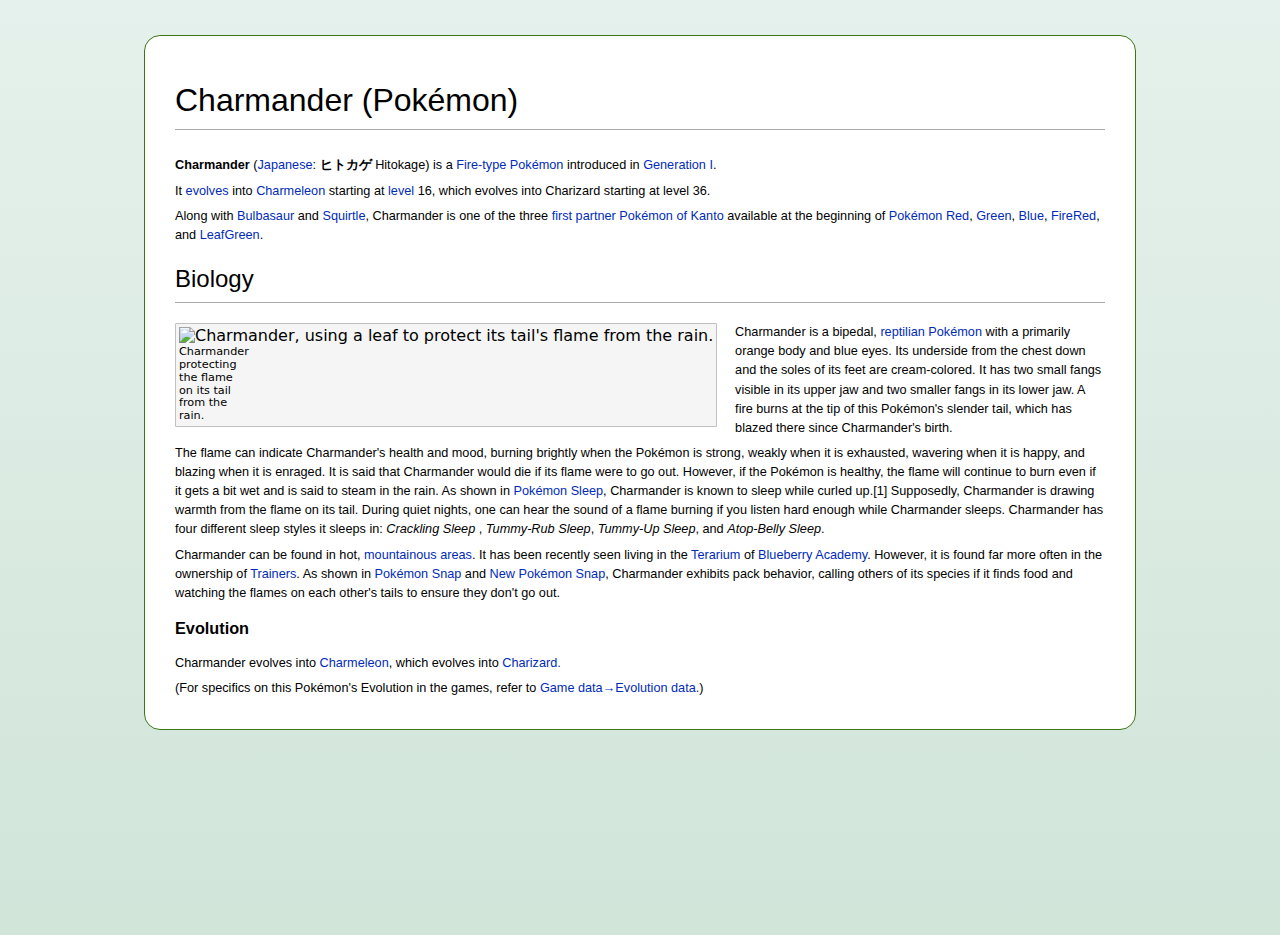
==== index.html @ 5499cbe8 "CSS mostly done. Missing tables." ====
<!DOCTYPE html>
<html lang="en">
  <head>
    <meta charset="UTF-8" />
    <meta name="viewport" content="width=device-width, initial-scale=1.0" />
    <title>Charmander (Pokémon) - WikiWiki</title>
    <link rel="stylesheet" href="css/main.css" />
  </head>
  <body>
    <div class="wrapper">
      <header class="header">
        <h1 class="header__title">Charmander (Pokémon)</h1>
      </header>
      <aside class="infobar">
        <table></table>
      </aside>
      <main class="main">
        <p>
          <strong>Charmander</strong> (<a href="#">Japanese</a>:
          <strong>ヒトカゲ</strong> Hitokage) is a
          <a href="#">Fire-type Pokémon</a> introduced in
          <a href="#">Generation I</a>.
        </p>
        <section class="main__section">
          <p>
            It <a href="#">evolves</a> into <a href="#">Charmeleon</a> starting
            at <a href="#">level</a> 16, which evolves into Charizard starting
            at level 36.
          </p>
          <p>
            Along with <a href="#">Bulbasaur</a> and <a href="#">Squirtle</a>,
            Charmander is one of the three
            <a href="#">first partner Pokémon of Kanto</a> available at the
            beginning of <a href="#">Pokémon Red</a>, <a href="#">Green</a>,
            <a href="#">Blue</a>, <a href="#">FireRed</a>, and
            <a href="#">LeafGreen</a>.
          </p>
        </section>
        <section class="main__section">
          <h2 class="main__section-heading">Biology</h2>
          <figure class="figure align-left">
            <img class="figure__image"
              src="https://archives.bulbagarden.net/media/upload/thumb/3/3e/Ash_Charmander_waiting_for_Damian.png/250px-Ash_Charmander_waiting_for_Damian.png"
              alt="Charmander, using a leaf to protect its tail's flame from the rain."
            />
            <figcaption class="figure__figcaption">
              Charmander protecting the flame on its tail from the rain.
            </figcaption>
          </figure>
          <p>
            Charmander is a bipedal, <a href="#">reptilian Pokémon</a> with a
            primarily orange body and blue eyes. Its underside from the chest
            down and the soles of its feet are cream-colored. It has two small
            fangs visible in its upper jaw and two smaller fangs in its lower
            jaw. A fire burns at the tip of this Pokémon's slender tail, which
            has blazed there since Charmander's birth.
          </p>
          <p>
            The flame can indicate Charmander's health and mood, burning
            brightly when the Pokémon is strong, weakly when it is exhausted,
            wavering when it is happy, and blazing when it is enraged. It is
            said that Charmander would die if its flame were to go out. However,
            if the Pokémon is healthy, the flame will continue to burn even if
            it gets a bit wet and is said to steam in the rain. As shown in
            <a href="#">Pokémon Sleep</a>, Charmander is known to sleep while
            curled up.[1] Supposedly, Charmander is drawing warmth from the
            flame on its tail. During quiet nights, one can hear the sound of a
            flame burning if you listen hard enough while Charmander sleeps.
            Charmander has four different sleep styles it sleeps in:
            <em> Crackling Sleep </em>, <em>Tummy-Rub Sleep</em>,
            <em>Tummy-Up Sleep</em>, and <em>Atop-Belly Sleep</em>.
          </p>
          <p>
            Charmander can be found in hot, <a href="#">mountainous areas</a>.
            It has been recently seen living in the <a href="#">Terarium</a> of
            <a href="#">Blueberry Academy</a>. However, it is found far more
            often in the ownership of <a href="#">Trainers</a>. As shown in
            <a href="#">Pokémon Snap</a> and <a href="#">New Pokémon Snap</a>,
            Charmander exhibits pack behavior, calling others of its species if
            it finds food and watching the flames on each other's tails to
            ensure they don't go out.
          </p>
          <h3 class="main__section-subheading">Evolution</h3>
          <p>
            Charmander evolves into <a href="#" target="_blank">Charmeleon</a>,
            which evolves into <a href="#" target="_blank">Charizard.</a>
          </p>
          <p>
            (For specifics on this Pokémon's Evolution in the games, refer to
            <a href="#" target="_blank">Game data→Evolution data.</a>)
          </p>
        </section>
      </main>
    </div>
  </body>
</html>
---- css/main.css ----
@import url(normalize.css);

:root {
	--very-small-font: .7017rem;
	--small-font: .7937rem;
	--medium-font: 1.016rem;
	--large-font: 1.1906rem;
}

body {
	width: 100vw;
	height: 100vh;
	background: rgb(229, 241, 236);
	background: linear-gradient(
		180deg,
		rgba(229, 241, 236, 1) 0%,
		rgba(209, 229, 217, 1) 100%
	);
}

/* .wrapper {
	background-color: #fff;
	border: .0625rem solid #3e7614;
	margin: 3.125rem;
	border-radius: 1em;
	padding: 1.5rem 1.875rem 1.875rem 1.875rem;
} */

.wrapper {
	background-color: #fff;
	border: .0625rem solid #3e7614;
	border-radius: 1em;
	padding: 1.5rem 1.875rem;
	margin: 2.21rem auto;
	width: clamp(22.5rem, calc(100% - 1rem), 62rem);
}

h1,
h2,
h3 {
	font-family: sans-serif;
}

h1,
h2 {
	border-bottom: .0625rem solid #aaa;
	padding-bottom: .625rem;
}

h1 {
	font-size: 2rem;
	font-weight: normal;
}

h2 {
	font-size: 1.5rem;
	font-weight: normal;
}

h3 {
	font-size: var(--medium-font);
	font-weight: 700;
}

p {
	font-family: sans-serif;
	font-size: var(--small-font);
	color: #000;
	line-height: 1.1906rem;
	margin: .3175rem 0 .3969rem;
}

a {
	color: #002bb8;
	text-decoration: none;
}

a:hover {
	text-decoration: underline;
}

a:active {
	text-decoration: underline;
	color: #faa700;
}

.figure {
	background-color: #f5f5f5;
	border: 1px solid #c0c0c0;
	display: inline-block;
	/* margin: 0 auto; */
	margin: .3969rem 1.1113rem 1.0319rem 0;
	/* padding: 0; */
	padding: .1875rem;
}

.figure__img {
	display: block;
	width: auto;
	margin: .1875rem;
	padding: 0;
}

.figure__figcaption {
	font-size: var(--very-small-font);
	font-weight: 400;
	display: table-caption;
	caption-side: bottom;
	width: 100%;
	margin: 0;
}

.align-left {
	margin: 0 1.1113rem 1.0319rem 0;
	float: left;
	border-radius: .0625rem;
}
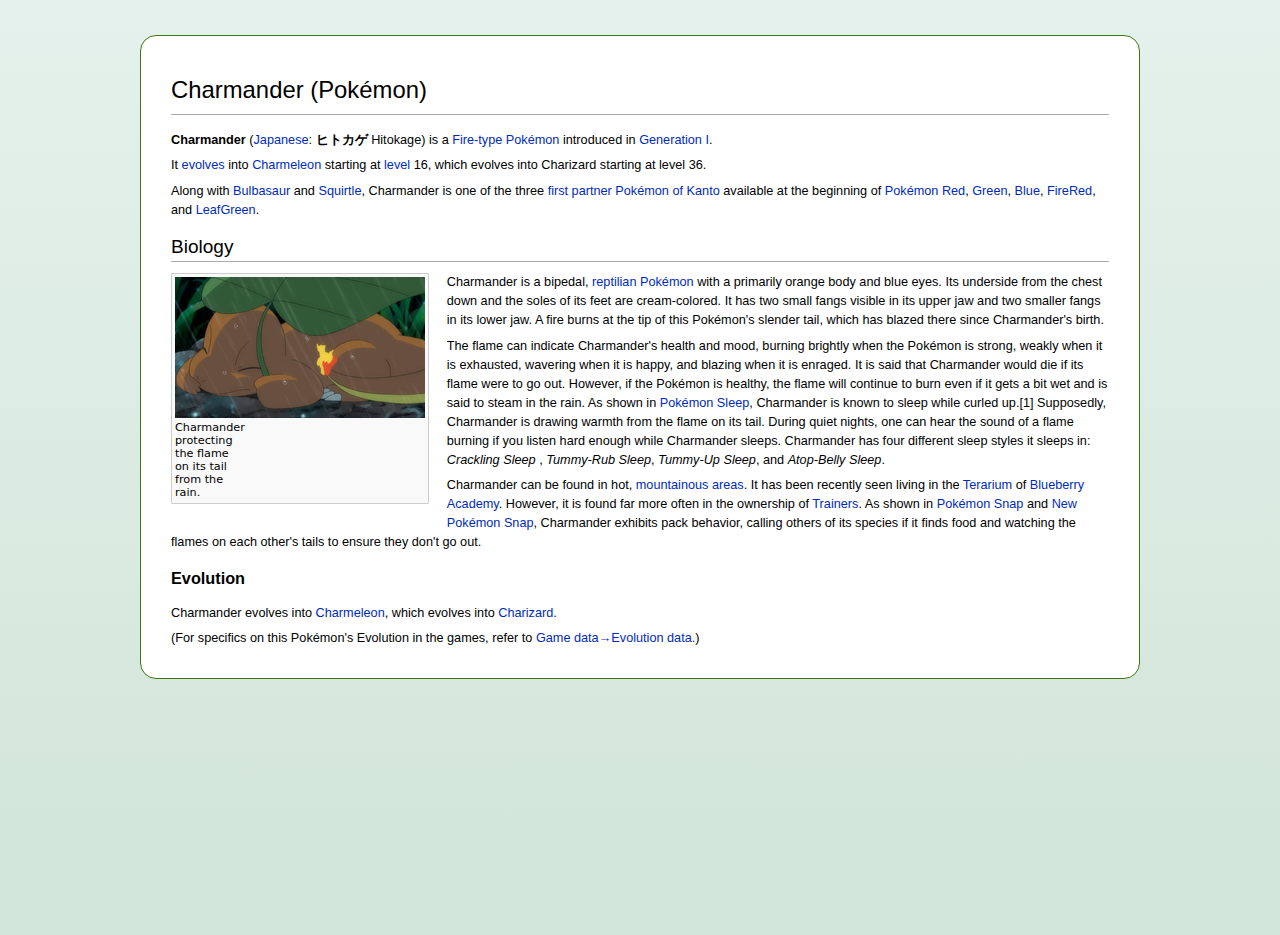
==== commit 2c6115ce: "V1 is ready. Simple, but it works." ====
--- a/index.html
+++ b/index.html
@@ -5,92 +5,89 @@
     <meta name="viewport" content="width=device-width, initial-scale=1.0" />
     <title>Charmander (Pokémon) - WikiWiki</title>
     <link rel="stylesheet" href="css/main.css" />
+    <link rel="icon" type="image/x-icon" href="images/favicon.ico" />
   </head>
   <body>
     <div class="wrapper">
       <header class="header">
         <h1 class="header__title">Charmander (Pokémon)</h1>
       </header>
-      <aside class="infobar">
-        <table></table>
-      </aside>
-      <main class="main">
+      <section class="main__section">
         <p>
           <strong>Charmander</strong> (<a href="#">Japanese</a>:
           <strong>ヒトカゲ</strong> Hitokage) is a
           <a href="#">Fire-type Pokémon</a> introduced in
           <a href="#">Generation I</a>.
         </p>
-        <section class="main__section">
-          <p>
-            It <a href="#">evolves</a> into <a href="#">Charmeleon</a> starting
-            at <a href="#">level</a> 16, which evolves into Charizard starting
-            at level 36.
-          </p>
-          <p>
-            Along with <a href="#">Bulbasaur</a> and <a href="#">Squirtle</a>,
-            Charmander is one of the three
-            <a href="#">first partner Pokémon of Kanto</a> available at the
-            beginning of <a href="#">Pokémon Red</a>, <a href="#">Green</a>,
-            <a href="#">Blue</a>, <a href="#">FireRed</a>, and
-            <a href="#">LeafGreen</a>.
-          </p>
-        </section>
-        <section class="main__section">
-          <h2 class="main__section-heading">Biology</h2>
-          <figure class="figure align-left">
-            <img class="figure__image"
-              src="https://archives.bulbagarden.net/media/upload/thumb/3/3e/Ash_Charmander_waiting_for_Damian.png/250px-Ash_Charmander_waiting_for_Damian.png"
-              alt="Charmander, using a leaf to protect its tail's flame from the rain."
-            />
-            <figcaption class="figure__figcaption">
-              Charmander protecting the flame on its tail from the rain.
-            </figcaption>
-          </figure>
-          <p>
-            Charmander is a bipedal, <a href="#">reptilian Pokémon</a> with a
-            primarily orange body and blue eyes. Its underside from the chest
-            down and the soles of its feet are cream-colored. It has two small
-            fangs visible in its upper jaw and two smaller fangs in its lower
-            jaw. A fire burns at the tip of this Pokémon's slender tail, which
-            has blazed there since Charmander's birth.
-          </p>
-          <p>
-            The flame can indicate Charmander's health and mood, burning
-            brightly when the Pokémon is strong, weakly when it is exhausted,
-            wavering when it is happy, and blazing when it is enraged. It is
-            said that Charmander would die if its flame were to go out. However,
-            if the Pokémon is healthy, the flame will continue to burn even if
-            it gets a bit wet and is said to steam in the rain. As shown in
-            <a href="#">Pokémon Sleep</a>, Charmander is known to sleep while
-            curled up.[1] Supposedly, Charmander is drawing warmth from the
-            flame on its tail. During quiet nights, one can hear the sound of a
-            flame burning if you listen hard enough while Charmander sleeps.
-            Charmander has four different sleep styles it sleeps in:
-            <em> Crackling Sleep </em>, <em>Tummy-Rub Sleep</em>,
-            <em>Tummy-Up Sleep</em>, and <em>Atop-Belly Sleep</em>.
-          </p>
-          <p>
-            Charmander can be found in hot, <a href="#">mountainous areas</a>.
-            It has been recently seen living in the <a href="#">Terarium</a> of
-            <a href="#">Blueberry Academy</a>. However, it is found far more
-            often in the ownership of <a href="#">Trainers</a>. As shown in
-            <a href="#">Pokémon Snap</a> and <a href="#">New Pokémon Snap</a>,
-            Charmander exhibits pack behavior, calling others of its species if
-            it finds food and watching the flames on each other's tails to
-            ensure they don't go out.
-          </p>
-          <h3 class="main__section-subheading">Evolution</h3>
-          <p>
-            Charmander evolves into <a href="#" target="_blank">Charmeleon</a>,
-            which evolves into <a href="#" target="_blank">Charizard.</a>
-          </p>
-          <p>
-            (For specifics on this Pokémon's Evolution in the games, refer to
-            <a href="#" target="_blank">Game data→Evolution data.</a>)
-          </p>
-        </section>
-      </main>
+        <p>
+          It <a href="#">evolves</a> into <a href="#">Charmeleon</a> starting at
+          <a href="#">level</a> 16, which evolves into Charizard starting at
+          level 36.
+        </p>
+        <p>
+          Along with <a href="#">Bulbasaur</a> and <a href="#">Squirtle</a>,
+          Charmander is one of the three
+          <a href="#">first partner Pokémon of Kanto</a> available at the
+          beginning of <a href="#">Pokémon Red</a>, <a href="#">Green</a>,
+          <a href="#">Blue</a>, <a href="#">FireRed</a>, and
+          <a href="#">LeafGreen</a>.
+        </p>
+      </section>
+      <section class="main__section">
+        <h2 class="main__section-heading">Biology</h2>
+        <figure class="figure align-left">
+          <img
+            class="figure__image"
+            src="images/charmander_2.png"
+            alt="Charmander, using a leaf to protect its tail's flame from the rain."
+          />
+          <figcaption class="figure__figcaption">
+            Charmander protecting the flame on its tail from the rain.
+          </figcaption>
+        </figure>
+        <p>
+          Charmander is a bipedal, <a href="#">reptilian Pokémon</a> with a
+          primarily orange body and blue eyes. Its underside from the chest down
+          and the soles of its feet are cream-colored. It has two small fangs
+          visible in its upper jaw and two smaller fangs in its lower jaw. A
+          fire burns at the tip of this Pokémon's slender tail, which has blazed
+          there since Charmander's birth.
+        </p>
+        <p>
+          The flame can indicate Charmander's health and mood, burning brightly
+          when the Pokémon is strong, weakly when it is exhausted, wavering when
+          it is happy, and blazing when it is enraged. It is said that
+          Charmander would die if its flame were to go out. However, if the
+          Pokémon is healthy, the flame will continue to burn even if it gets a
+          bit wet and is said to steam in the rain. As shown in
+          <a href="#">Pokémon Sleep</a>, Charmander is known to sleep while
+          curled up.[1] Supposedly, Charmander is drawing warmth from the flame
+          on its tail. During quiet nights, one can hear the sound of a flame
+          burning if you listen hard enough while Charmander sleeps. Charmander
+          has four different sleep styles it sleeps in:
+          <em> Crackling Sleep </em>, <em>Tummy-Rub Sleep</em>,
+          <em>Tummy-Up Sleep</em>, and <em>Atop-Belly Sleep</em>.
+        </p>
+        <p>
+          Charmander can be found in hot, <a href="#">mountainous areas</a>. It
+          has been recently seen living in the <a href="#">Terarium</a> of
+          <a href="#">Blueberry Academy</a>. However, it is found far more often
+          in the ownership of <a href="#">Trainers</a>. As shown in
+          <a href="#">Pokémon Snap</a> and <a href="#">New Pokémon Snap</a>,
+          Charmander exhibits pack behavior, calling others of its species if it
+          finds food and watching the flames on each other's tails to ensure
+          they don't go out.
+        </p>
+        <h3 class="main__section-subheading">Evolution</h3>
+        <p>
+          Charmander evolves into <a href="#" target="_blank">Charmeleon</a>,
+          which evolves into <a href="#" target="_blank">Charizard.</a>
+        </p>
+        <p>
+          (For specifics on this Pokémon's Evolution in the games, refer to
+          <a href="#" target="_blank">Game data→Evolution data.</a>)
+        </p>
+      </section>
     </div>
   </body>
 </html>
--- a/css/main.css
+++ b/css/main.css
@@ -5,6 +5,7 @@
 	--small-font: .7937rem;
 	--medium-font: 1.016rem;
 	--large-font: 1.1906rem;
+	--very-large-font: 1.4923rem;
 }
 
 body {
@@ -18,21 +19,13 @@
 	);
 }
 
-/* .wrapper {
-	background-color: #fff;
-	border: .0625rem solid #3e7614;
-	margin: 3.125rem;
-	border-radius: 1em;
-	padding: 1.5rem 1.875rem 1.875rem 1.875rem;
-} */
-
 .wrapper {
 	background-color: #fff;
 	border: .0625rem solid #3e7614;
 	border-radius: 1em;
 	padding: 1.5rem 1.875rem;
 	margin: 2.21rem auto;
-	width: clamp(22.5rem, calc(100% - 1rem), 62rem);
+	width: clamp(calc(22.5rem - 2rem), calc(100% - 1rem), 62.5rem);
 }
 
 h1,
@@ -48,13 +41,15 @@
 }
 
 h1 {
-	font-size: 2rem;
+	font-size: var(--very-large-font);
 	font-weight: normal;
 }
 
 h2 {
-	font-size: 1.5rem;
+	font-size: var(--large-font);
 	font-weight: normal;
+	margin: 0 0 .7144rem 0;
+	padding: .5953rem 0 .2024rem 0;
 }
 
 h3 {
@@ -85,29 +80,28 @@
 }
 
 .figure {
-	background-color: #f5f5f5;
-	border: 1px solid #c0c0c0;
+	background-color: #f9f9f9;
+	border: .0625rem solid #cccccc;
 	display: inline-block;
-	/* margin: 0 auto; */
 	margin: .3969rem 1.1113rem 1.0319rem 0;
-	/* padding: 0; */
 	padding: .1875rem;
-}
+	clear: left;
 
-.figure__img {
-	display: block;
-	width: auto;
-	margin: .1875rem;
-	padding: 0;
-}
+	.figure__img {
+		display: block;
+		width: auto;
+		margin: .1875rem;
+		padding: 0;
+	}
 
-.figure__figcaption {
-	font-size: var(--very-small-font);
-	font-weight: 400;
-	display: table-caption;
-	caption-side: bottom;
-	width: 100%;
-	margin: 0;
+	.figure__figcaption {
+		font-size: var(--very-small-font);
+		font-weight: 400;
+		display: table-caption;
+		caption-side: bottom;
+		width: 100%;
+		margin: 0;
+	}
 }
 
 .align-left {
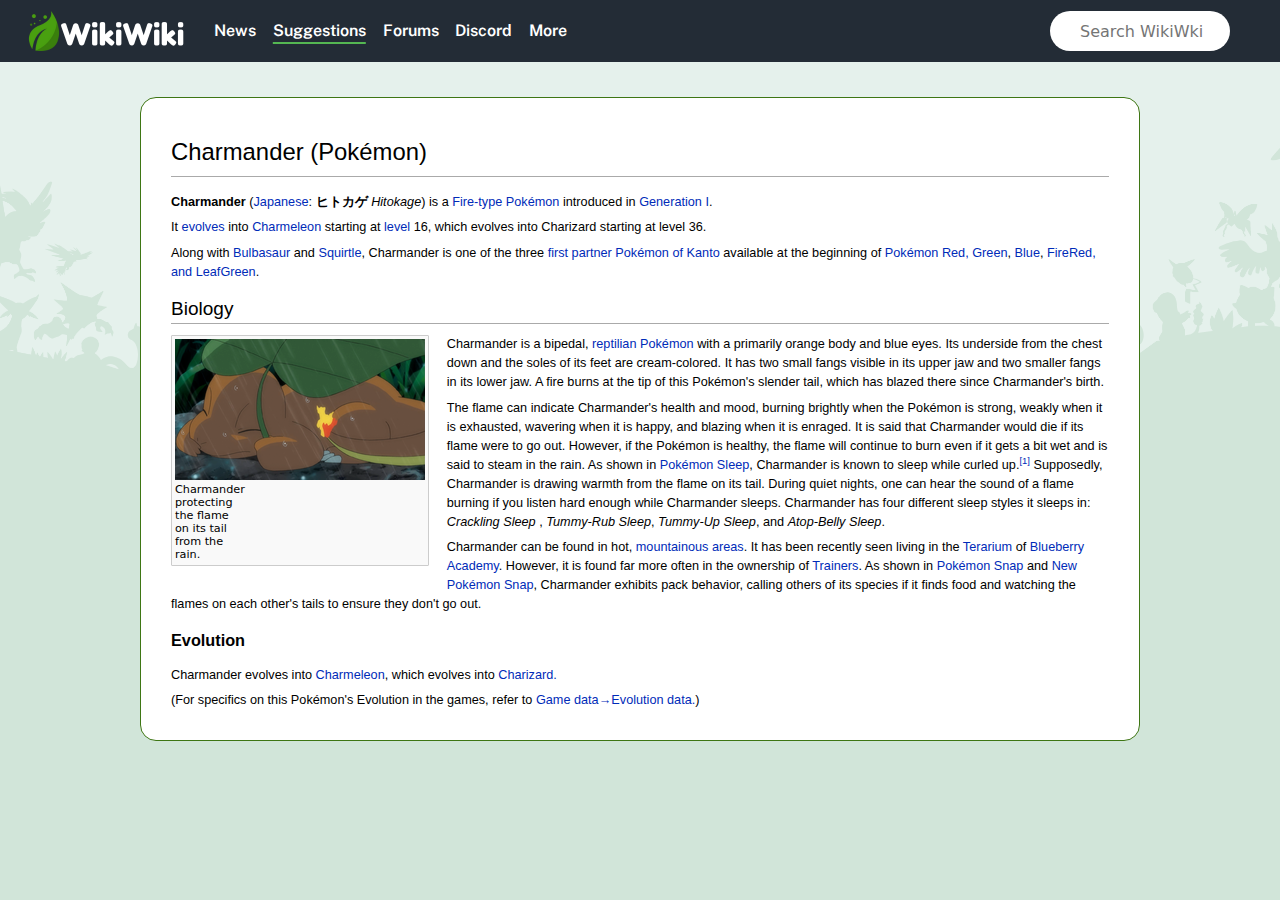
==== commit 9af1f316: "Add a nav." ====
--- a/index.html
+++ b/index.html
@@ -8,6 +8,32 @@
     <link rel="icon" type="image/x-icon" href="images/favicon.ico" />
   </head>
   <body>
+    <nav class="nav">
+      <div class="nav__left-side">
+        <img
+          class="nav__logo"
+          src="images/logo.png"
+          alt="Logo of the WikiWiki website."
+        />
+        <div class="nav__links">
+          <a class="nav__link responsive-button" href="#">News</a>
+          <a class="nav__link responsive-button always-decorated" href="#">Suggestions</a>
+          <a class="nav__link responsive-button" href="#">Forums</a>
+          <a class="nav__link responsive-button" href="#">Discord</a>
+          <a class="nav__link responsive-button" href="#">More</a>
+        </div>
+      </div>
+      <div class="nav__right-side">
+        <a class="nav__menu" href="">Menu</a>
+        <input
+          class="nav__search"
+          type="search"
+          name="#"
+          id="#"
+          placeholder="Search WikiWki"
+        />
+      </div>
+    </nav>
     <div class="wrapper">
       <header class="header">
         <h1 class="header__title">Charmander (Pokémon)</h1>
@@ -15,7 +41,7 @@
       <section class="main__section">
         <p>
           <strong>Charmander</strong> (<a href="#">Japanese</a>:
-          <strong>ヒトカゲ</strong> Hitokage) is a
+          <strong>ヒトカゲ</strong> <em>Hitokage</em>) is a
           <a href="#">Fire-type Pokémon</a> introduced in
           <a href="#">Generation I</a>.
         </p>
@@ -28,9 +54,8 @@
           Along with <a href="#">Bulbasaur</a> and <a href="#">Squirtle</a>,
           Charmander is one of the three
           <a href="#">first partner Pokémon of Kanto</a> available at the
-          beginning of <a href="#">Pokémon Red</a>, <a href="#">Green</a>,
-          <a href="#">Blue</a>, <a href="#">FireRed</a>, and
-          <a href="#">LeafGreen</a>.
+          beginning of <a href="#">Pokémon Red, Green</a>, <a href="#">Blue</a>,
+          <a href="#">FireRed, and LeafGreen</a>.
         </p>
       </section>
       <section class="main__section">
@@ -61,11 +86,11 @@
           Pokémon is healthy, the flame will continue to burn even if it gets a
           bit wet and is said to steam in the rain. As shown in
           <a href="#">Pokémon Sleep</a>, Charmander is known to sleep while
-          curled up.[1] Supposedly, Charmander is drawing warmth from the flame
-          on its tail. During quiet nights, one can hear the sound of a flame
-          burning if you listen hard enough while Charmander sleeps. Charmander
-          has four different sleep styles it sleeps in:
-          <em> Crackling Sleep </em>, <em>Tummy-Rub Sleep</em>,
+          curled up.<sup><a href="#">[1]</a></sup> Supposedly, Charmander is
+          drawing warmth from the flame on its tail. During quiet nights, one
+          can hear the sound of a flame burning if you listen hard enough while
+          Charmander sleeps. Charmander has four different sleep styles it
+          sleeps in: <em> Crackling Sleep </em>, <em>Tummy-Rub Sleep</em>,
           <em>Tummy-Up Sleep</em>, and <em>Atop-Belly Sleep</em>.
         </p>
         <p>
--- a/css/main.css
+++ b/css/main.css
@@ -1,22 +1,23 @@
 @import url(normalize.css);
+@import url("https://fonts.googleapis.com/css2?family=Public+Sans:ital,wght@0,100..900;1,100..900&display=swap");
 
 :root {
-	--very-small-font: .7017rem;
-	--small-font: .7937rem;
-	--medium-font: 1.016rem;
-	--large-font: 1.1906rem;
-	--very-large-font: 1.4923rem;
+	--very-small: .7017rem;
+	--small: .7937rem;
+	--regular: 1rem;
+	--large: 1.016rem;
+	--very-large: 1.1906rem;
+	--extra-large: 1.4923rem;
 }
 
 body {
 	width: 100vw;
 	height: 100vh;
-	background: rgb(229, 241, 236);
-	background: linear-gradient(
-		180deg,
-		rgba(229, 241, 236, 1) 0%,
-		rgba(209, 229, 217, 1) 100%
-	);
+	background-color: #d1e5d9;
+	background-image: url(../images/background.png);
+	background-repeat: no-repeat;
+	background-position: center 1.25rem, 0 0;
+	background-size: 140rem, auto;
 }
 
 .wrapper {
@@ -26,6 +27,78 @@
 	padding: 1.5rem 1.875rem;
 	margin: 2.21rem auto;
 	width: clamp(calc(22.5rem - 2rem), calc(100% - 1rem), 62.5rem);
+}
+
+.nav {
+	height: 3.875rem;
+	background-color: #232c36;
+	display: flex;
+	justify-content: space-between;
+	align-items: center;
+
+	.nav__left-side {
+		display: flex;
+		align-items: center;
+	}
+
+	.nav__right-side {
+		display: flex;
+		align-items: center;
+		margin-right: 50px;
+	}
+
+	.nav__logo {
+		max-height: 100%;
+		margin-left: 1.5rem;
+	}
+
+	.nav__links {
+		font-family: "Public Sans", sans-serif;
+	}
+
+	.nav__link {
+		font-size: 1rem;
+		font-weight: 600;
+		color: #ffffff;
+		text-decoration-color: #54b752;
+		text-decoration-thickness: .125rem;
+		text-underline-offset: .375rem;
+		margin-right: 1vw;
+	}
+
+	.nav__search {
+		border-radius: 3.125rem;
+		padding: .5rem 0 .5rem 1.875rem;
+		outline: none;
+		border: 0;
+		justify-self: flex-end;
+		/* text-align: center; */
+		height: 40px;
+		width: 180px;
+	}
+
+	::placeholder {
+		margin-left: 10px;
+	}
+
+	.nav__menu {
+		display: none;
+		margin-right: .625rem;
+		font-size: 1rem;
+		font-weight: 600;
+		color: #ffffff;
+		text-decoration-color: #54b752;
+		text-decoration-thickness: .125rem;
+		text-underline-offset: .375rem;
+		margin-right: 2.5vw;
+	}
+
+	.always-decorated {
+		text-decoration: underline;
+		text-decoration-color: #54b752;
+		text-decoration-thickness: .125rem;
+		text-underline-offset: .375rem;
+	}
 }
 
 h1,
@@ -41,25 +114,25 @@
 }
 
 h1 {
-	font-size: var(--very-large-font);
+	font-size: var(--extra-large);
 	font-weight: normal;
 }
 
 h2 {
-	font-size: var(--large-font);
+	font-size: var(--very-large);
 	font-weight: normal;
 	margin: 0 0 .7144rem 0;
 	padding: .5953rem 0 .2024rem 0;
 }
 
 h3 {
-	font-size: var(--medium-font);
+	font-size: var(--large);
 	font-weight: 700;
 }
 
 p {
 	font-family: sans-serif;
-	font-size: var(--small-font);
+	font-size: var(--small);
 	color: #000;
 	line-height: 1.1906rem;
 	margin: .3175rem 0 .3969rem;
@@ -95,7 +168,7 @@
 	}
 
 	.figure__figcaption {
-		font-size: var(--very-small-font);
+		font-size: var(--very-small);
 		font-weight: 400;
 		display: table-caption;
 		caption-side: bottom;
@@ -109,3 +182,13 @@
 	float: left;
 	border-radius: .0625rem;
 }
+
+@media only screen and (max-width: 53.125rem) {
+	.responsive-button {
+		display: none;
+	}
+
+	.nav__menu {
+		display: inline-block !important;
+	}
+}
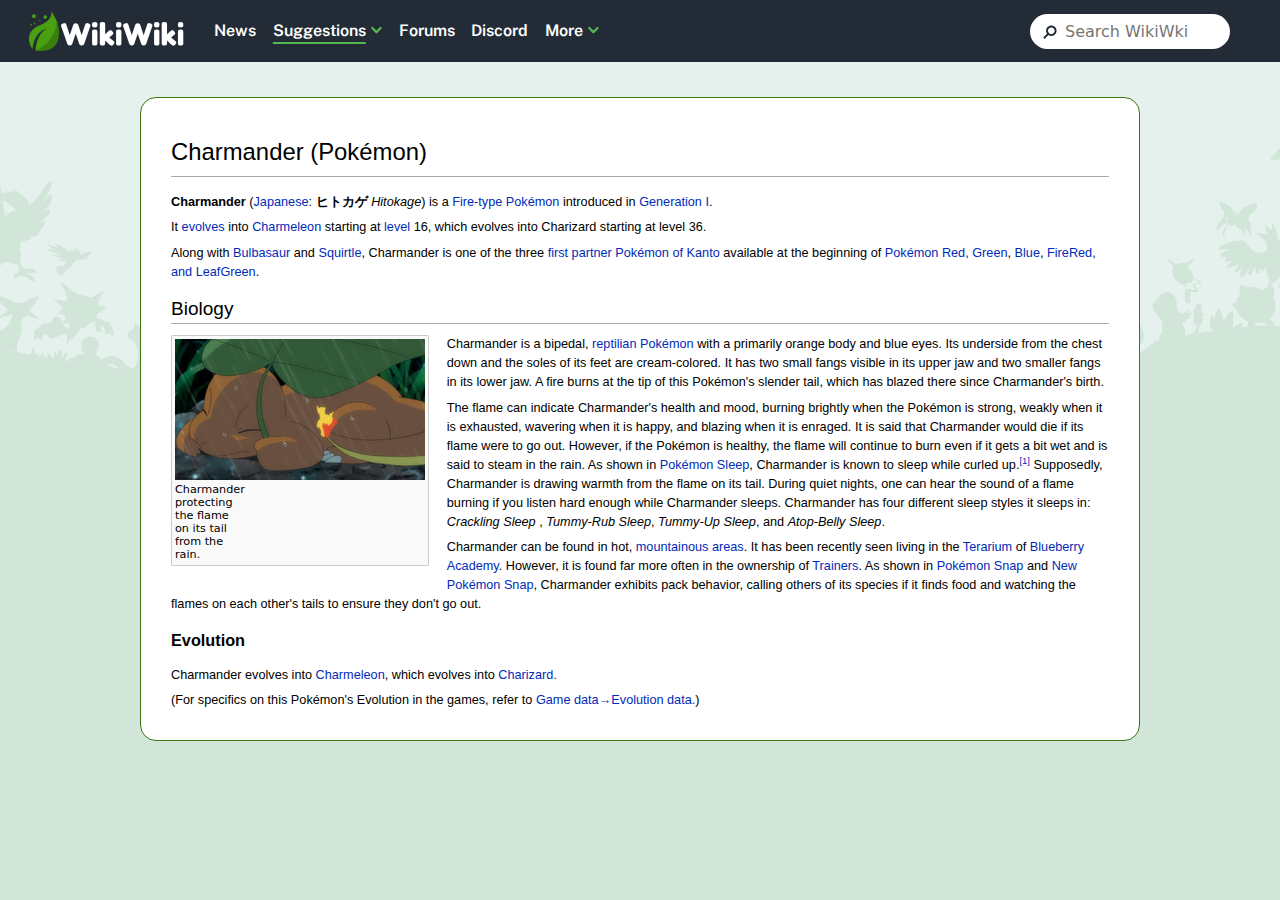
==== commit 4b7b4a99: "General improvements to nav." ====
--- a/index.html
+++ b/index.html
@@ -17,21 +17,30 @@
         />
         <div class="nav__links">
           <a class="nav__link responsive-button" href="#">News</a>
-          <a class="nav__link responsive-button always-decorated" href="#">Suggestions</a>
+          <a class="nav__link responsive-button always-decorated arrow" href="#"
+            >Suggestions</a
+          >
           <a class="nav__link responsive-button" href="#">Forums</a>
           <a class="nav__link responsive-button" href="#">Discord</a>
-          <a class="nav__link responsive-button" href="#">More</a>
+          <a class="nav__link responsive-button arrow" href="#">More</a>
         </div>
       </div>
       <div class="nav__right-side">
         <a class="nav__menu" href="">Menu</a>
-        <input
-          class="nav__search"
-          type="search"
-          name="#"
-          id="#"
-          placeholder="Search WikiWki"
-        />
+        <div class="nav__search-container">
+          <img
+            class="search-icon"
+            src="images/icon-search.svg"
+            alt="Search Icon"
+          />
+          <input
+            class="nav__search"
+            type="search"
+            name="#"
+            id="#"
+            placeholder="Search WikiWki"
+          />
+        </div>
       </div>
     </nav>
     <div class="wrapper">
--- a/css/main.css
+++ b/css/main.css
@@ -66,15 +66,45 @@
 		margin-right: 1vw;
 	}
 
+	.responsive-button {
+		position: relative;
+	}
+
+	.responsive-button.arrow::after {
+		content: "";
+		display: inline-block;
+		width: 12px;
+		height: 12px;
+		background: url("../images/icon-dropdown-arrow-green.svg");
+		background-size: contain;
+		margin-left: 4px;
+		background-repeat: no-repeat;
+		vertical-align: middle;
+	}
+
+	.nav__search-container {
+		position: relative;
+		display: inline-block;
+	}
+
+	.search-icon {
+		position: absolute;
+		left: 10px;
+		top: 55%;
+		transform: translateY(-50%);
+		width: 20px;
+		height: auto;
+		pointer-events: none;
+	}
+
 	.nav__search {
 		border-radius: 3.125rem;
-		padding: .5rem 0 .5rem 1.875rem;
+		padding: .5rem 0 .5rem 2.1875rem;
 		outline: none;
 		border: 0;
 		justify-self: flex-end;
-		/* text-align: center; */
-		height: 40px;
-		width: 180px;
+		height: 35px;
+		width: 200px;
 	}
 
 	::placeholder {
@@ -93,6 +123,18 @@
 		margin-right: 2.5vw;
 	}
 
+	.nav__menu::after {
+		content: "";
+		display: inline-block;
+		width: 16px;
+		height: 16px;
+		background: url("../images/icon-menu-green.svg");
+		background-size: contain;
+		margin-left: 4px;
+		background-repeat: no-repeat;
+		vertical-align: middle;
+	}
+
 	.always-decorated {
 		text-decoration: underline;
 		text-decoration-color: #54b752;
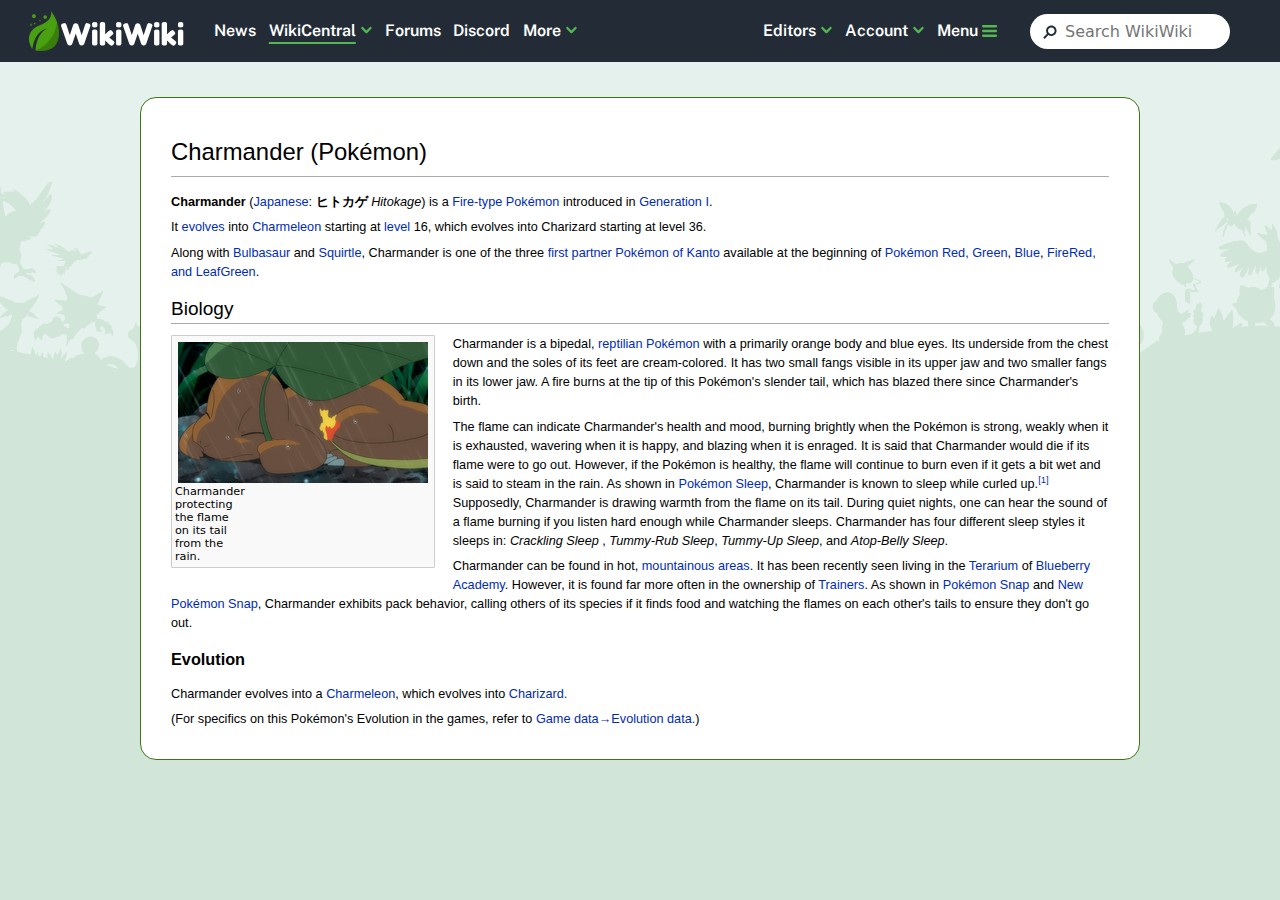
==== commit 76771e3d: "V2 ready. Major refactoring." ====
--- a/index.html
+++ b/index.html
@@ -9,36 +9,36 @@
   </head>
   <body>
     <nav class="nav">
-      <div class="nav__left-side">
+      <div class="nav__left">
         <img
           class="nav__logo"
           src="images/logo.png"
           alt="Logo of the WikiWiki website."
         />
-        <div class="nav__links">
-          <a class="nav__link responsive-button" href="#">News</a>
-          <a class="nav__link responsive-button always-decorated arrow" href="#"
-            >Suggestions</a
-          >
-          <a class="nav__link responsive-button" href="#">Forums</a>
-          <a class="nav__link responsive-button" href="#">Discord</a>
-          <a class="nav__link responsive-button arrow" href="#">More</a>
-        </div>
+        <a class="nav__link large-screen" href="#">News</a>
+        <a class="nav__link large-screen decorated arrow" href="#"
+          >WikiCentral</a
+        >
+        <a class="nav__link large-screen" href="#">Forums</a>
+        <a class="nav__link large-screen" href="">Discord</a>
+        <a class="nav__link large-screen arrow" href="#">More</a>
       </div>
-      <div class="nav__right-side">
-        <a class="nav__menu" href="">Menu</a>
-        <div class="nav__search-container">
+      <div class="nav__right">
+        <a class="nav__link large-screen arrow" href="#">Editors</a>
+        <a class="nav__link large-screen arrow" href="#">Account</a>
+        <a class="nav__link menu small-screen" href="#">Menu</a>
+        <div class="nav__search-box">
           <img
-            class="search-icon"
+            class="nav__search-icon"
             src="images/icon-search.svg"
             alt="Search Icon"
           />
           <input
-            class="nav__search"
+            class="nav__search-input"
             type="search"
             name="#"
             id="#"
-            placeholder="Search WikiWki"
+            placeholder="Search WikiWiki"
           />
         </div>
       </div>
@@ -47,81 +47,83 @@
       <header class="header">
         <h1 class="header__title">Charmander (Pokémon)</h1>
       </header>
-      <section class="main__section">
-        <p>
-          <strong>Charmander</strong> (<a href="#">Japanese</a>:
-          <strong>ヒトカゲ</strong> <em>Hitokage</em>) is a
-          <a href="#">Fire-type Pokémon</a> introduced in
-          <a href="#">Generation I</a>.
-        </p>
-        <p>
-          It <a href="#">evolves</a> into <a href="#">Charmeleon</a> starting at
-          <a href="#">level</a> 16, which evolves into Charizard starting at
-          level 36.
-        </p>
-        <p>
-          Along with <a href="#">Bulbasaur</a> and <a href="#">Squirtle</a>,
-          Charmander is one of the three
-          <a href="#">first partner Pokémon of Kanto</a> available at the
-          beginning of <a href="#">Pokémon Red, Green</a>, <a href="#">Blue</a>,
-          <a href="#">FireRed, and LeafGreen</a>.
-        </p>
-      </section>
-      <section class="main__section">
-        <h2 class="main__section-heading">Biology</h2>
-        <figure class="figure align-left">
-          <img
-            class="figure__image"
-            src="images/charmander_2.png"
-            alt="Charmander, using a leaf to protect its tail's flame from the rain."
-          />
-          <figcaption class="figure__figcaption">
-            Charmander protecting the flame on its tail from the rain.
-          </figcaption>
-        </figure>
-        <p>
-          Charmander is a bipedal, <a href="#">reptilian Pokémon</a> with a
-          primarily orange body and blue eyes. Its underside from the chest down
-          and the soles of its feet are cream-colored. It has two small fangs
-          visible in its upper jaw and two smaller fangs in its lower jaw. A
-          fire burns at the tip of this Pokémon's slender tail, which has blazed
-          there since Charmander's birth.
-        </p>
-        <p>
-          The flame can indicate Charmander's health and mood, burning brightly
-          when the Pokémon is strong, weakly when it is exhausted, wavering when
-          it is happy, and blazing when it is enraged. It is said that
-          Charmander would die if its flame were to go out. However, if the
-          Pokémon is healthy, the flame will continue to burn even if it gets a
-          bit wet and is said to steam in the rain. As shown in
-          <a href="#">Pokémon Sleep</a>, Charmander is known to sleep while
-          curled up.<sup><a href="#">[1]</a></sup> Supposedly, Charmander is
-          drawing warmth from the flame on its tail. During quiet nights, one
-          can hear the sound of a flame burning if you listen hard enough while
-          Charmander sleeps. Charmander has four different sleep styles it
-          sleeps in: <em> Crackling Sleep </em>, <em>Tummy-Rub Sleep</em>,
-          <em>Tummy-Up Sleep</em>, and <em>Atop-Belly Sleep</em>.
-        </p>
-        <p>
-          Charmander can be found in hot, <a href="#">mountainous areas</a>. It
-          has been recently seen living in the <a href="#">Terarium</a> of
-          <a href="#">Blueberry Academy</a>. However, it is found far more often
-          in the ownership of <a href="#">Trainers</a>. As shown in
-          <a href="#">Pokémon Snap</a> and <a href="#">New Pokémon Snap</a>,
-          Charmander exhibits pack behavior, calling others of its species if it
-          finds food and watching the flames on each other's tails to ensure
-          they don't go out.
-        </p>
-        <h3 class="main__section-subheading">Evolution</h3>
-        <p>
-          Charmander evolves into <a href="#" target="_blank">Charmeleon</a>,
-          which evolves into <a href="#" target="_blank">Charizard.</a>
-        </p>
-        <p>
-          (For specifics on this Pokémon's Evolution in the games, refer to
-          <a href="#" target="_blank">Game data→Evolution data.</a>)
-        </p>
-      </section>
+      <main class="main">
+        <section class="main__section">
+          <p>
+            <strong>Charmander</strong> (<a href="#">Japanese</a>:
+            <strong>ヒトカゲ</strong> <em>Hitokage</em>) is a
+            <a href="#">Fire-type Pokémon</a> introduced in
+            <a href="#">Generation I</a>.
+          </p>
+          <p>
+            It <a href="#">evolves</a> into <a href="#">Charmeleon</a> starting
+            at <a href="#">level</a> 16, which evolves into Charizard starting
+            at level 36.
+          </p>
+          <p>
+            Along with <a href="#">Bulbasaur</a> and <a href="#">Squirtle</a>,
+            Charmander is one of the three
+            <a href="#">first partner Pokémon of Kanto</a> available at the
+            beginning of <a href="#">Pokémon Red, Green</a>,
+            <a href="#">Blue</a>, <a href="#">FireRed, and LeafGreen</a>.
+          </p>
+        </section>
+        <section class="main__section">
+          <h2 class="main__section-heading">Biology</h2>
+          <figure class="figure left">
+            <img
+              class="figure__image"
+              src="images/charmander_2.png"
+              alt="Charmander, using a leaf to protect its tail's flame from the rain."
+            />
+            <figcaption class="figure__caption">
+              Charmander protecting the flame on its tail from the rain.
+            </figcaption>
+          </figure>
+          <p>
+            Charmander is a bipedal, <a href="#">reptilian Pokémon</a> with a
+            primarily orange body and blue eyes. Its underside from the chest
+            down and the soles of its feet are cream-colored. It has two small
+            fangs visible in its upper jaw and two smaller fangs in its lower
+            jaw. A fire burns at the tip of this Pokémon's slender tail, which
+            has blazed there since Charmander's birth.
+          </p>
+          <p>
+            The flame can indicate Charmander's health and mood, burning
+            brightly when the Pokémon is strong, weakly when it is exhausted,
+            wavering when it is happy, and blazing when it is enraged. It is
+            said that Charmander would die if its flame were to go out. However,
+            if the Pokémon is healthy, the flame will continue to burn even if
+            it gets a bit wet and is said to steam in the rain. As shown in
+            <a href="#">Pokémon Sleep</a>, Charmander is known to sleep while
+            curled up.<sup><a href="#">[1]</a></sup> Supposedly, Charmander is
+            drawing warmth from the flame on its tail. During quiet nights, one
+            can hear the sound of a flame burning if you listen hard enough
+            while Charmander sleeps. Charmander has four different sleep styles
+            it sleeps in: <em> Crackling Sleep </em>, <em>Tummy-Rub Sleep</em>,
+            <em>Tummy-Up Sleep</em>, and <em>Atop-Belly Sleep</em>.
+          </p>
+          <p>
+            Charmander can be found in hot, <a href="#">mountainous areas</a>.
+            It has been recently seen living in the <a href="#">Terarium</a> of
+            <a href="#">Blueberry Academy</a>. However, it is found far more
+            often in the ownership of <a href="#">Trainers</a>. As shown in
+            <a href="#">Pokémon Snap</a> and <a href="#">New Pokémon Snap</a>,
+            Charmander exhibits pack behavior, calling others of its species if
+            it finds food and watching the flames on each other's tails to
+            ensure they don't go out.
+          </p>
+          <h3 class="main__section-subheading">Evolution</h3>
+          <p>
+            Charmander evolves into a <a href="#">Charmeleon</a>, which evolves
+            into <a href="#">Charizard.</a>
+          </p>
+          <p>
+            (For specifics on this Pokémon's Evolution in the games, refer to
+            <a href="#" target="_blank">Game data→Evolution data.</a>)
+          </p>
+        </section>
+      </main>
     </div>
   </body>
 </html>
--- a/css/main.css
+++ b/css/main.css
@@ -23,7 +23,7 @@
 .wrapper {
 	background-color: #fff;
 	border: .0625rem solid #3e7614;
-	border-radius: 1em;
+	border-radius: 1rem;
 	padding: 1.5rem 1.875rem;
 	margin: 2.21rem auto;
 	width: clamp(calc(22.5rem - 2rem), calc(100% - 1rem), 62.5rem);
@@ -36,15 +36,15 @@
 	justify-content: space-between;
 	align-items: center;
 
-	.nav__left-side {
+	.nav__left {
 		display: flex;
 		align-items: center;
 	}
 
-	.nav__right-side {
+	.nav__right {
 		display: flex;
 		align-items: center;
-		margin-right: 50px;
+		margin-right: 3.125rem;
 	}
 
 	.nav__logo {
@@ -52,90 +52,79 @@
 		margin-left: 1.5rem;
 	}
 
-	.nav__links {
+	.nav__link {
 		font-family: "Public Sans", sans-serif;
-	}
-
-	.nav__link {
-		font-size: 1rem;
+		font-size: var(--regular);
 		font-weight: 600;
-		color: #ffffff;
+		color: #fff;
 		text-decoration-color: #54b752;
 		text-decoration-thickness: .125rem;
-		text-underline-offset: .375rem;
 		margin-right: 1vw;
-	}
-
-	.responsive-button {
 		position: relative;
 	}
 
-	.responsive-button.arrow::after {
+	.large-screen {
+		display: none;
+	}
+
+	.arrow::after {
 		content: "";
 		display: inline-block;
-		width: 12px;
-		height: 12px;
-		background: url("../images/icon-dropdown-arrow-green.svg");
+		width: .75rem;
+		height: .75rem;
+		background: url(../images/icon-dropdown-arrow-green.svg);
 		background-size: contain;
-		margin-left: 4px;
+		margin-left: .25rem;
 		background-repeat: no-repeat;
 		vertical-align: middle;
 	}
 
-	.nav__search-container {
+	.nav__search-box {
 		position: relative;
 		display: inline-block;
 	}
 
-	.search-icon {
+	.nav__search-icon {
 		position: absolute;
-		left: 10px;
+		left: .625rem;
 		top: 55%;
 		transform: translateY(-50%);
-		width: 20px;
+		width: 1.25rem;
 		height: auto;
-		pointer-events: none;
-	}
-
-	.nav__search {
+	}
+
+	.nav__search-input {
 		border-radius: 3.125rem;
 		padding: .5rem 0 .5rem 2.1875rem;
 		outline: none;
 		border: 0;
 		justify-self: flex-end;
-		height: 35px;
-		width: 200px;
-	}
-
-	::placeholder {
-		margin-left: 10px;
-	}
-
-	.nav__menu {
-		display: none;
-		margin-right: .625rem;
-		font-size: 1rem;
-		font-weight: 600;
-		color: #ffffff;
-		text-decoration-color: #54b752;
-		text-decoration-thickness: .125rem;
-		text-underline-offset: .375rem;
+		height: 2.1875rem;
+		width: 12.5rem;
+	}
+
+	.nav__search-input::placeholder {
+		margin-left: .625rem;
+	}
+
+	.menu {
+		display: inline-block;
 		margin-right: 2.5vw;
 	}
 
-	.nav__menu::after {
+	.menu::after {
 		content: "";
 		display: inline-block;
-		width: 16px;
-		height: 16px;
-		background: url("../images/icon-menu-green.svg");
+		width: 1rem;
+		height: 1rem;
+		background: url(../images/icon-menu-green.svg);
 		background-size: contain;
 		margin-left: 4px;
 		background-repeat: no-repeat;
 		vertical-align: middle;
 	}
 
-	.always-decorated {
+	.decorated {
 		text-decoration: underline;
 		text-decoration-color: #54b752;
 		text-decoration-thickness: .125rem;
@@ -143,31 +132,25 @@
 	}
 }
 
-h1,
-h2,
-h3 {
-	font-family: sans-serif;
-}
-
-h1,
-h2 {
+.header__title {
+	font-family: sans-serif;
 	border-bottom: .0625rem solid #aaa;
 	padding-bottom: .625rem;
-}
-
-h1 {
 	font-size: var(--extra-large);
 	font-weight: normal;
 }
 
-h2 {
+.main__section-heading {
+	font-family: sans-serif;
+	border-bottom: .0625rem solid #aaa;
 	font-size: var(--very-large);
 	font-weight: normal;
 	margin: 0 0 .7144rem 0;
 	padding: .5953rem 0 .2024rem 0;
 }
 
-h3 {
+.main__section-subheading {
+	font-family: sans-serif;
 	font-size: var(--large);
 	font-weight: 700;
 }
@@ -190,7 +173,6 @@
 }
 
 a:active {
-	text-decoration: underline;
 	color: #faa700;
 }
 
@@ -202,14 +184,14 @@
 	padding: .1875rem;
 	clear: left;
 
-	.figure__img {
+	.figure__image {
 		display: block;
 		width: auto;
 		margin: .1875rem;
 		padding: 0;
 	}
 
-	.figure__figcaption {
+	.figure__caption {
 		font-size: var(--very-small);
 		font-weight: 400;
 		display: table-caption;
@@ -219,18 +201,18 @@
 	}
 }
 
-.align-left {
+.left {
 	margin: 0 1.1113rem 1.0319rem 0;
 	float: left;
 	border-radius: .0625rem;
 }
 
-@media only screen and (max-width: 53.125rem) {
-	.responsive-button {
+@media only screen and (min-width: 53.125rem) {
+	.large-screen {
+		display: inline-block !important;
+	}
+
+	.small-screen {
 		display: none;
 	}
-
-	.nav__menu {
-		display: inline-block !important;
-	}
-}
+}
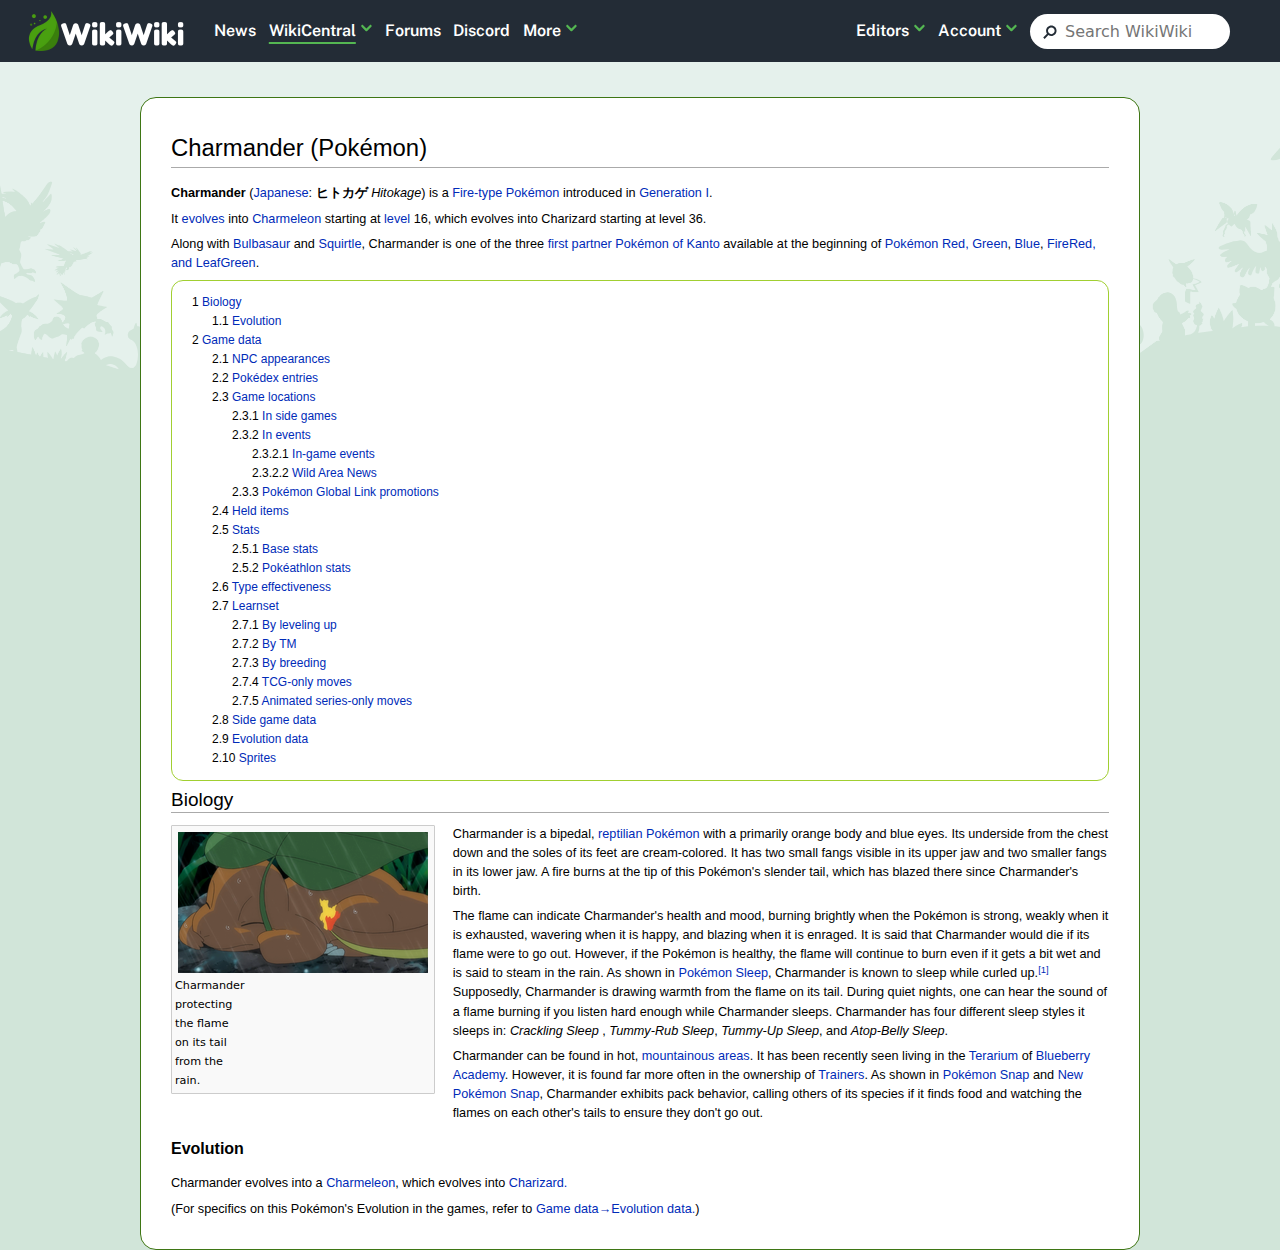
==== commit ddee6e84: "Fix nav." ====
--- a/index.html
+++ b/index.html
@@ -67,6 +67,174 @@
             beginning of <a href="#">Pokémon Red, Green</a>,
             <a href="#">Blue</a>, <a href="#">FireRed, and LeafGreen</a>.
           </p>
+          <div class="toc">
+            <ul>
+              <li>
+                <a href="#">
+                  <span class="toc__number">1</span>
+                  <span class="toc__text">Biology</span>
+                </a>
+                <ul>
+                  <li>
+                    <a href="#">
+                      <span class="toc__number">1.1</span>
+                      <span class="toc__text">Evolution</span>
+                    </a>
+                  </li>
+                </ul>
+              </li>
+              <li>
+                <a href="#">
+                  <span class="toc__number">2</span>
+                  <span class="toc__text">Game data</span>
+                </a>
+                <ul>
+                  <li>
+                    <a href="#">
+                      <span class="toc__number">2.1</span>
+                      <span class="toc__text">NPC appearances</span>
+                    </a>
+                  </li>
+                  <li>
+                    <a href="#">
+                      <span class="toc__number">2.2</span>
+                      <span class="toc__text">Pokédex entries</span>
+                    </a>
+                  </li>
+                  <li>
+                    <a href="#">
+                      <span class="toc__number">2.3</span>
+                      <span class="toc__text">Game locations</span>
+                    </a>
+                    <ul>
+                      <li>
+                        <a href="#">
+                          <span class="toc__number">2.3.1</span>
+                          <span class="toc__text">In side games</span>
+                        </a>
+                      </li>
+                      <li>
+                        <a href="#">
+                          <span class="toc__number">2.3.2</span>
+                          <span class="toc__text">In events</span>
+                        </a>
+                        <ul>
+                          <li>
+                            <a href="#">
+                              <span class="toc__number">2.3.2.1</span>
+                              <span class="toc__text">In-game events</span>
+                            </a>
+                          </li>
+                          <li>
+                            <a href="#">
+                              <span class="toc__number">2.3.2.2</span>
+                              <span class="toc__text">Wild Area News</span>
+                            </a>
+                          </li>
+                        </ul>
+                      </li>
+                      <li>
+                        <a href="#">
+                          <span class="toc__number">2.3.3</span>
+                          <span class="toc__text"
+                            >Pokémon Global Link promotions</span
+                          >
+                        </a>
+                      </li>
+                    </ul>
+                  </li>
+                  <li>
+                    <a href="#">
+                      <span class="toc__number">2.4</span>
+                      <span class="toc__text">Held items</span>
+                    </a>
+                  </li>
+                  <li>
+                    <a href="#">
+                      <span class="toc__number">2.5</span>
+                      <span class="toc__text">Stats</span>
+                    </a>
+                    <ul>
+                      <li>
+                        <a href="#">
+                          <span class="toc__number">2.5.1</span>
+                          <span class="toc__text">Base stats</span>
+                        </a>
+                      </li>
+                      <li>
+                        <a href="#">
+                          <span class="toc__number">2.5.2</span>
+                          <span class="toc__text">Pokéathlon stats</span>
+                        </a>
+                      </li>
+                    </ul>
+                  </li>
+                  <li>
+                    <a href="#">
+                      <span class="toc__number">2.6</span>
+                      <span>Type effectiveness</span>
+                    </a>
+                  </li>
+                  <li>
+                    <a href="#"
+                      ><span class="toc__number">2.7</span>
+                      <span>Learnset</span></a
+                    >
+                    <ul>
+                      <li>
+                        <a href="#">
+                          <span class="toc__number">2.7.1</span>
+                          <span>By leveling up</span>
+                        </a>
+                      </li>
+                      <li>
+                        <a href="#">
+                          <span class="toc__number">2.7.2</span>
+                          <span>By TM</span>
+                        </a>
+                      </li>
+                      <li>
+                        <a href="#">
+                          <span class="toc__number">2.7.3</span>
+                          <span>By breeding</span>
+                        </a>
+                      </li>
+                      <li>
+                        <a href="#">
+                          <span class="toc__number">2.7.4</span>
+                          <span>TCG-only moves</span>
+                        </a>
+                      </li>
+                      <li>
+                        <a href="#">
+                          <span class="toc__number">2.7.5</span>
+                          <span>Animated series-only moves</span>
+                        </a>
+                      </li>
+                    </ul>
+                  </li>
+                  <li>
+                    <a href="#">
+                      <span class="toc__number">2.8</span>
+                      <span>Side game data</span>
+                    </a>
+                  </li>
+                  <li>
+                    <a href="#">
+                      <span class="toc__number">2.9</span>
+                      <span>Evolution data</span>
+                    </a>
+                  </li>
+                  <li>
+                    <a href="#"
+                      ><span class="toc__number">2.10</span>
+                      <span>Sprites</span></a
+                    >
+                  </li>
+                </ul>
+              </li>
+            </ul>
+          </div>
         </section>
         <section class="main__section">
           <h2 class="main__section-heading">Biology</h2>
--- a/css/main.css
+++ b/css/main.css
@@ -2,12 +2,11 @@
 @import url("https://fonts.googleapis.com/css2?family=Public+Sans:ital,wght@0,100..900;1,100..900&display=swap");
 
 :root {
-	--very-small: .7017rem;
+	--very-small: .7rem;
 	--small: .7937rem;
 	--regular: 1rem;
-	--large: 1.016rem;
-	--very-large: 1.1906rem;
-	--extra-large: 1.4923rem;
+	--large: 1.1875rem;
+	--very-large: 1.4937rem;
 }
 
 body {
@@ -21,6 +20,7 @@
 }
 
 .wrapper {
+	line-height: 19px;
 	background-color: #fff;
 	border: .0625rem solid #3e7614;
 	border-radius: 1rem;
@@ -54,12 +54,13 @@
 
 	.nav__link {
 		font-family: "Public Sans", sans-serif;
-		font-size: var(--regular);
+		font-size: clamp(14px, 2vw, 16px);
 		font-weight: 600;
 		color: #fff;
 		text-decoration-color: #54b752;
 		text-decoration-thickness: .125rem;
 		margin-right: 1vw;
+		margin-right: clamp(.5vw, 1rem, 1vw);
 		position: relative;
 	}
 
@@ -76,7 +77,6 @@
 		background-size: contain;
 		margin-left: .25rem;
 		background-repeat: no-repeat;
-		vertical-align: middle;
 	}
 
 	.nav__search-box {
@@ -136,14 +136,25 @@
 	font-family: sans-serif;
 	border-bottom: .0625rem solid #aaa;
 	padding-bottom: .625rem;
-	font-size: var(--extra-large);
+	font-size: var(--very-large);
 	font-weight: normal;
 }
 
+.toc {
+	font-size: .75rem;
+	border-radius: 1em;
+	border: 1px solid #a1cf31;
+	font-family: sans-serif;
+
+	.toc__number {
+		color: #000;
+	}
+}
+
 .main__section-heading {
 	font-family: sans-serif;
 	border-bottom: .0625rem solid #aaa;
-	font-size: var(--very-large);
+	font-size: var(--large);
 	font-weight: normal;
 	margin: 0 0 .7144rem 0;
 	padding: .5953rem 0 .2024rem 0;
@@ -151,7 +162,7 @@
 
 .main__section-subheading {
 	font-family: sans-serif;
-	font-size: var(--large);
+	font-size: var(--regular);
 	font-weight: 700;
 }
 
@@ -207,12 +218,21 @@
 	border-radius: .0625rem;
 }
 
-@media only screen and (min-width: 53.125rem) {
+ul,
+li {
+	list-style: none;
+}
+
+ul {
+	padding-left: 20px;
+}
+
+@media only screen and (min-width: 70rem) {
 	.large-screen {
 		display: inline-block !important;
 	}
 
 	.small-screen {
-		display: none;
-	}
-}
+		display: none !important;
+	}
+}
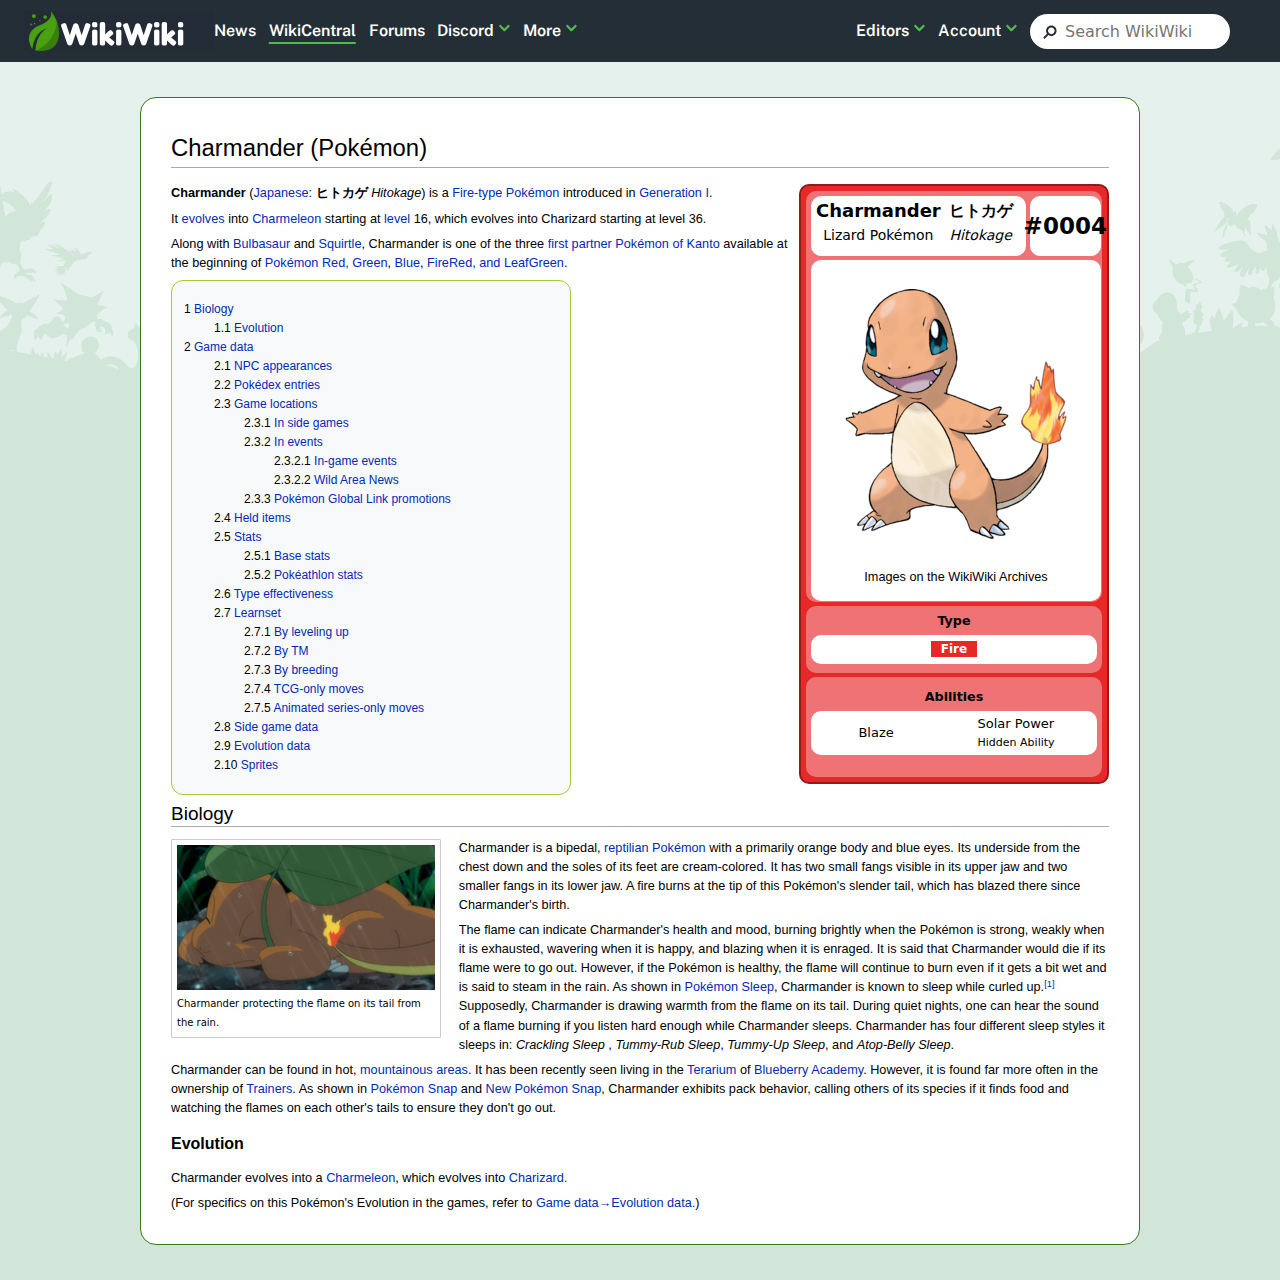
==== commit d5ed1e07: "Implement infobox. Fix figure." ====
--- a/index.html
+++ b/index.html
@@ -9,25 +9,33 @@
   </head>
   <body>
     <nav class="nav">
-      <div class="nav__left">
-        <img
-          class="nav__logo"
-          src="images/logo.png"
-          alt="Logo of the WikiWiki website."
-        />
-        <a class="nav__link large-screen" href="#">News</a>
-        <a class="nav__link large-screen decorated arrow" href="#"
+      <div class="nav__left-side">
+        <img class="nav__logo" src="images/logo.png" alt="WikiWiki's logo." />
+        <a class="nav__link nav__link--large-screen" href="#">News</a>
+        <a
+          class="nav__link nav__link--large-screen nav__link--decorated"
+          href="#"
           >WikiCentral</a
         >
-        <a class="nav__link large-screen" href="#">Forums</a>
-        <a class="nav__link large-screen" href="">Discord</a>
-        <a class="nav__link large-screen arrow" href="#">More</a>
+        <a class="nav__link nav__link--large-screen" href="#">Forums</a>
+        <a class="nav__link nav__link--large-screen nav__link--arrow" href="#"
+          >Discord</a
+        >
+        <a class="nav__link nav__link--large-screen nav__link--arrow" href="#"
+          >More</a
+        >
       </div>
-      <div class="nav__right">
-        <a class="nav__link large-screen arrow" href="#">Editors</a>
-        <a class="nav__link large-screen arrow" href="#">Account</a>
-        <a class="nav__link menu small-screen" href="#">Menu</a>
-        <div class="nav__search-box">
+      <div class="nav__right-side">
+        <a class="nav__link nav__link--large-screen nav__link--arrow" href="#"
+          >Editors</a
+        >
+        <a class="nav__link nav__link--large-screen nav__link--arrow" href="#"
+          >Account</a
+        >
+        <a class="nav__link nav__link--small-screen nav__link--menu" href="#"
+          >Menu</a
+        >
+        <div class="nav__search-bar">
           <img
             class="nav__search-icon"
             src="images/icon-search.svg"
@@ -43,12 +51,39 @@
         </div>
       </div>
     </nav>
-    <div class="wrapper">
+    <div class="central-wrapper">
       <header class="header">
         <h1 class="header__title">Charmander (Pokémon)</h1>
       </header>
       <main class="main">
         <section class="main__section">
+          <div class="infobox">
+            <div class="infobox__section infobox__section-1">
+              <div class="infobox__cell infobox__cell-1">
+                <div><strong>Charmander</strong></div>
+                <div>Lizard Pokémon</div>
+                <div><strong>ヒトカゲ</strong></div>
+                <div><em>Hitokage</em></div>
+              </div>
+              <div class="infobox__cell infobox__cell-2">#0004</div>
+              <div class="infobox__cell infobox__cell-3">
+                <img src="images/charmander_1.png" alt="A charmander" />
+                <p><a href="#">Images on the WikiWiki Archives</a></p>
+              </div>
+            </div>
+            <div class="infobox__section infobox__section-2">
+              <div><b>Type</b></div>
+              <div class="infobox__cell infobox__cell-4"><span>Fire</span></div>
+            </div>
+            <div class="infobox__section infobox__section-3">
+              <div><b>Abilities</b></div>
+              <div class="infobox__cell infobox__cell-5">
+                <div>Blaze</div>
+                <div>Solar Power</div>
+                <div>Hidden Ability</div>
+              </div>
+            </div>
+          </div>
           <p>
             <strong>Charmander</strong> (<a href="#">Japanese</a>:
             <strong>ヒトカゲ</strong> <em>Hitokage</em>) is a
@@ -68,7 +103,7 @@
             <a href="#">Blue</a>, <a href="#">FireRed, and LeafGreen</a>.
           </p>
           <div class="toc">
-            <ul>
+            <ul class="foo">
               <li>
                 <a href="#">
                   <span class="toc__number">1</span>
@@ -237,12 +272,12 @@
           </div>
         </section>
         <section class="main__section">
-          <h2 class="main__section-heading">Biology</h2>
-          <figure class="figure left">
+          <h2 class="main__section-header">Biology</h2>
+          <figure class="figure figure--left">
             <img
               class="figure__image"
               src="images/charmander_2.png"
-              alt="Charmander, using a leaf to protect its tail's flame from the rain."
+              alt="Charmander, using a leaf to protect the flame on its tail from the rain."
             />
             <figcaption class="figure__caption">
               Charmander protecting the flame on its tail from the rain.
@@ -281,7 +316,7 @@
             it finds food and watching the flames on each other's tails to
             ensure they don't go out.
           </p>
-          <h3 class="main__section-subheading">Evolution</h3>
+          <h3 class="main__section-subheader">Evolution</h3>
           <p>
             Charmander evolves into a <a href="#">Charmeleon</a>, which evolves
             into <a href="#">Charizard.</a>
--- a/css/main.css
+++ b/css/main.css
@@ -2,25 +2,25 @@
 @import url("https://fonts.googleapis.com/css2?family=Public+Sans:ital,wght@0,100..900;1,100..900&display=swap");
 
 :root {
-	--very-small: .7rem;
-	--small: .7937rem;
-	--regular: 1rem;
-	--large: 1.1875rem;
-	--very-large: 1.4937rem;
+	--11px: .7rem;
+	--12px: .7937rem;
+	--16px: 1rem;
+	--19px: 1.1875rem;
+	--24px: 1.4937rem;
+	--main-font: sans-serif;
 }
 
 body {
-	width: 100vw;
-	height: 100vh;
-	background-color: #d1e5d9;
-	background-image: url(../images/background.png);
+	width: 100%;
+	height: 100%;
+	background: #d1e5d9 url(../images/background.png);
 	background-repeat: no-repeat;
 	background-position: center 1.25rem, 0 0;
 	background-size: 140rem, auto;
 }
 
-.wrapper {
-	line-height: 19px;
+.central-wrapper {
+	line-height: 1.1875rem;
 	background-color: #fff;
 	border: .0625rem solid #3e7614;
 	border-radius: 1rem;
@@ -31,149 +31,327 @@
 
 .nav {
 	height: 3.875rem;
-	background-color: #232c36;
+	background-color: #232e36;
 	display: flex;
 	justify-content: space-between;
 	align-items: center;
-
-	.nav__left {
-		display: flex;
-		align-items: center;
-	}
-
-	.nav__right {
-		display: flex;
-		align-items: center;
-		margin-right: 3.125rem;
-	}
-
-	.nav__logo {
-		max-height: 100%;
-		margin-left: 1.5rem;
-	}
-
-	.nav__link {
-		font-family: "Public Sans", sans-serif;
-		font-size: clamp(14px, 2vw, 16px);
-		font-weight: 600;
-		color: #fff;
-		text-decoration-color: #54b752;
-		text-decoration-thickness: .125rem;
-		margin-right: 1vw;
-		margin-right: clamp(.5vw, 1rem, 1vw);
-		position: relative;
-	}
-
-	.large-screen {
-		display: none;
-	}
-
-	.arrow::after {
-		content: "";
-		display: inline-block;
-		width: .75rem;
-		height: .75rem;
-		background: url(../images/icon-dropdown-arrow-green.svg);
-		background-size: contain;
-		margin-left: .25rem;
-		background-repeat: no-repeat;
-	}
-
-	.nav__search-box {
-		position: relative;
-		display: inline-block;
-	}
-
-	.nav__search-icon {
-		position: absolute;
-		left: .625rem;
-		top: 55%;
-		transform: translateY(-50%);
-		width: 1.25rem;
-		height: auto;
-	}
-
-	.nav__search-input {
-		border-radius: 3.125rem;
-		padding: .5rem 0 .5rem 2.1875rem;
-		outline: none;
-		border: 0;
-		justify-self: flex-end;
-		height: 2.1875rem;
-		width: 12.5rem;
-	}
-
-	.nav__search-input::placeholder {
-		margin-left: .625rem;
-	}
-
-	.menu {
-		display: inline-block;
-		margin-right: 2.5vw;
-	}
-
-	.menu::after {
-		content: "";
-		display: inline-block;
-		width: 1rem;
-		height: 1rem;
-		background: url(../images/icon-menu-green.svg);
-		background-size: contain;
-		margin-left: 4px;
-		background-repeat: no-repeat;
-		vertical-align: middle;
-	}
-
-	.decorated {
-		text-decoration: underline;
-		text-decoration-color: #54b752;
-		text-decoration-thickness: .125rem;
-		text-underline-offset: .375rem;
-	}
+}
+
+.nav__left-side {
+	display: flex;
+	align-items: center;
+}
+
+.nav__right-side {
+	display: flex;
+	align-items: center;
+	margin-right: 3.125rem;
+}
+
+.nav__logo {
+	max-height: 100%;
+	margin-left: 1.5rem;
+}
+
+.nav__link {
+	font-family: "Public Sans", "Arial", sans-serif;
+	text-decoration: none;
+	font-size: clamp(.875rem, 2vw, 1rem);
+	margin-right: clamp(.5vw, 1rem, 1vw);
+	font-weight: 600;
+	color: #fff;
+	position: relative;
+}
+
+.nav__link:hover {
+	text-decoration: underline;
+	text-decoration-color: #54b752;
+	text-decoration-thickness: .125rem;
+	text-underline-offset: .375rem;
+}
+
+.nav__link--large-screen {
+	display: none;
+}
+
+.nav__link--decorated {
+	text-decoration: underline;
+	text-decoration-color: #54b752;
+	text-decoration-thickness: .125rem;
+	text-underline-offset: .375rem;
+}
+
+.nav__link--arrow::after {
+	content: "";
+	display: inline-block;
+	width: .75rem;
+	height: .75rem;
+	background: url(../images/icon-dropdown-arrow-green.svg);
+	background-size: contain;
+	margin-left: .25rem;
+	background-repeat: no-repeat;
+}
+
+.nav__search-bar {
+	position: relative;
+	display: inline-block;
+}
+
+.nav__search-icon {
+	position: absolute;
+	left: .625rem;
+	top: 55%;
+	transform: translateY(-50%);
+	width: 1.25rem;
+	height: auto;
+}
+
+.nav__search-input {
+	border-radius: 3.125rem;
+	padding: .5rem 0 .5rem 2.1875rem;
+	outline: none;
+	border: 0;
+	justify-self: flex-end;
+	height: 2.1875rem;
+	width: 12.5rem;
+}
+
+.nav__search-input::placeholder {
+	margin-left: .625rem;
+}
+
+.nav__link--menu {
+	display: inline-block;
+	margin-right: 2.5vw;
+}
+
+.nav__link--menu::after {
+	content: "";
+	display: inline-block;
+	width: 1rem;
+	height: 1rem;
+	background: url(../images/icon-menu-green.svg);
+	background-size: contain;
+	margin-left: .25rem;
+	background-repeat: no-repeat;
+	vertical-align: middle;
 }
 
 .header__title {
-	font-family: sans-serif;
+	font-family: var(--main-font);
 	border-bottom: .0625rem solid #aaa;
 	padding-bottom: .625rem;
-	font-size: var(--very-large);
+	font-size: var(--24px);
 	font-weight: normal;
 }
 
+.infobox {
+	background-color: #e62829;
+	border: .125rem solid #961a1b;
+	float: none;
+	height: 600px;
+	padding: .3125rem;
+	width: 100%;
+	border-radius: .625rem;
+	display: grid;
+	grid-template: 70% 1fr 1.5fr / 1fr 1fr;
+	gap: .25rem;
+	font-size: var(--12px);
+}
+
+.infobox__section {
+	background-color: #ef7374;
+	padding: .3125rem;
+	border-radius: .625rem;
+	padding: .3125rem;
+}
+
+.infobox__section-1 {
+	grid-column: span 2;
+	grid-row: span 1;
+	display: grid;
+	grid-template: 15% 85% / 75% 25%;
+	gap: .25rem;
+}
+
+.infobox__section-2 {
+	grid-column: span 2;
+	grid-row: span 1;
+
+	div:nth-of-type(1) {
+		text-align: center;
+		margin-bottom: .3125rem;
+	}
+}
+
+.infobox__section-3 {
+	grid-column: span 2;
+	grid-row: span 1;
+
+	div:nth-of-type(1) {
+		text-align: center;
+		padding: .3125rem;
+	}
+}
+
+.infobox__section-4,
+.infobox__section-5 {
+	grid-column: span 1;
+	grid-row: span 1;
+}
+
+.infobox__section-6 {
+	grid-column: span 2;
+	grid-row: span 1;
+}
+
+.infobox__section-7,
+.infobox__section-8 {
+	grid-column: span 1;
+	grid-row: span 3;
+}
+
+.infobox__cell {
+	border-radius: .625rem;
+	background-color: #fff;
+	font-size: .75rem;
+}
+
+.infobox__cell-1 {
+	display: grid;
+	grid-template-columns: 1fr 1fr;
+	grid-template-rows: 1fr 1fr;
+	grid-auto-flow: column;
+	text-align: center;
+	padding: 5px;
+
+	div:nth-of-type(1) {
+		font-size: 1.125rem;
+	}
+
+	div:nth-of-type(2) {
+		font-size: .875rem;
+	}
+
+	div:nth-of-type(3) {
+		font-size: 1rem;
+	}
+
+	div:nth-of-type(4) {
+		font-size: .875rem;
+	}
+}
+
+.infobox__cell-2 {
+	font-size: 1.4375rem;
+	display: flex;
+	justify-content: center;
+	align-items: center;
+	font-weight: bold;
+}
+
+.infobox__cell-3 {
+	grid-column: span 2;
+	grid-row: span 1;
+	text-align: center;
+	padding: .3125rem;
+
+	display: grid;
+	grid-template: 90% 10% / 1fr;
+
+	img {
+		max-height: 300px;
+		margin: auto;
+	}
+
+	a {
+		color: #000;
+	}
+}
+
+.infobox__cell-4 {
+	text-align: center;
+	padding: .3125rem;
+
+	span {
+		background-color: rgb(230, 40, 41);
+		padding: .0625rem .625rem;
+		color: #ffffff;
+		font-weight: 700;
+	}
+}
+
+.infobox__cell-5 {
+	background-color: #fff;
+	display: grid;
+	grid-template-columns: 2;
+	grid-template-rows: 2;
+	grid-auto-flow: column;
+	justify-content: space-around;
+	align-items: center;
+	padding: 3px;
+	font-size: 13px;
+
+	div:nth-of-type(1) {
+		grid-row: span 2;
+		grid-column: span 1;
+	}
+
+	div:nth-of-type(3) {
+		font-size: 11px;
+	}
+}
+
 .toc {
+	background-color: #f8f9fa;
 	font-size: .75rem;
 	border-radius: 1em;
-	border: 1px solid #a1cf31;
-	font-family: sans-serif;
+	border: .0625rem solid #a1cf31;
+	font-family: var(--main-font);
+	padding: .4375rem;
+	width: 80%;
+
+	ul {
+		padding-left: 1.875rem;
+	}
+
+	.foo {
+		padding-left: .3125rem;
+	}
 
 	.toc__number {
 		color: #000;
 	}
 }
 
-.main__section-heading {
-	font-family: sans-serif;
+.main__section-header {
+	font-family: var(--main-font);
 	border-bottom: .0625rem solid #aaa;
-	font-size: var(--large);
+	font-size: var(--19px);
 	font-weight: normal;
 	margin: 0 0 .7144rem 0;
 	padding: .5953rem 0 .2024rem 0;
 }
 
-.main__section-subheading {
-	font-family: sans-serif;
-	font-size: var(--regular);
+.main__section-subheader {
+	font-family: var(--main-font);
+	font-size: var(--16px);
 	font-weight: 700;
 }
 
 p {
-	font-family: sans-serif;
-	font-size: var(--small);
+	font-family: var(--main-font);
+	font-size: var(--12px);
 	color: #000;
 	line-height: 1.1906rem;
 	margin: .3175rem 0 .3969rem;
 }
 
+ul {
+	list-style: none;
+	padding-left: 1.25rem;
+}
+
 a {
 	color: #002bb8;
 	text-decoration: none;
@@ -188,51 +366,53 @@
 }
 
 .figure {
-	background-color: #f9f9f9;
-	border: .0625rem solid #cccccc;
+	border: .0625rem solid #ccc;
+	padding: .3125rem;
 	display: inline-block;
-	margin: .3969rem 1.1113rem 1.0319rem 0;
-	padding: .1875rem;
-	clear: left;
+	width: 16.875rem;
 
 	.figure__image {
-		display: block;
-		width: auto;
-		margin: .1875rem;
-		padding: 0;
+		width: 100%;
 	}
 
 	.figure__caption {
-		font-size: var(--very-small);
-		font-weight: 400;
-		display: table-caption;
-		caption-side: bottom;
-		width: 100%;
-		margin: 0;
-	}
-}
-
-.left {
-	margin: 0 1.1113rem 1.0319rem 0;
+		font-size: .625rem;
+		max-width: 100%;
+		word-wrap: break-word;
+	}
+}
+
+.figure--left {
+	margin: 0 1.113rem 1.0319rem 0;
 	float: left;
 	border-radius: .0625rem;
 }
 
-ul,
-li {
-	list-style: none;
-}
-
-ul {
-	padding-left: 20px;
-}
-
-@media only screen and (min-width: 70rem) {
-	.large-screen {
-		display: inline-block !important;
-	}
-
-	.small-screen {
-		display: none !important;
-	}
-}
+@media (min-width: 70rem) {
+	.infobox {
+		max-width: 19.375rem;
+	}
+
+	.toc {
+		max-width: 25rem;
+	}
+
+	.nav__link--large-screen {
+		display: inline-block;
+	}
+
+	.nav__link--small-screen {
+		display: none;
+	}
+}
+
+@media (min-width: 40rem) {
+	.infobox {
+		float: right;
+		width: 45%;
+	}
+
+	.toc {
+		width: 55%;
+	}
+}
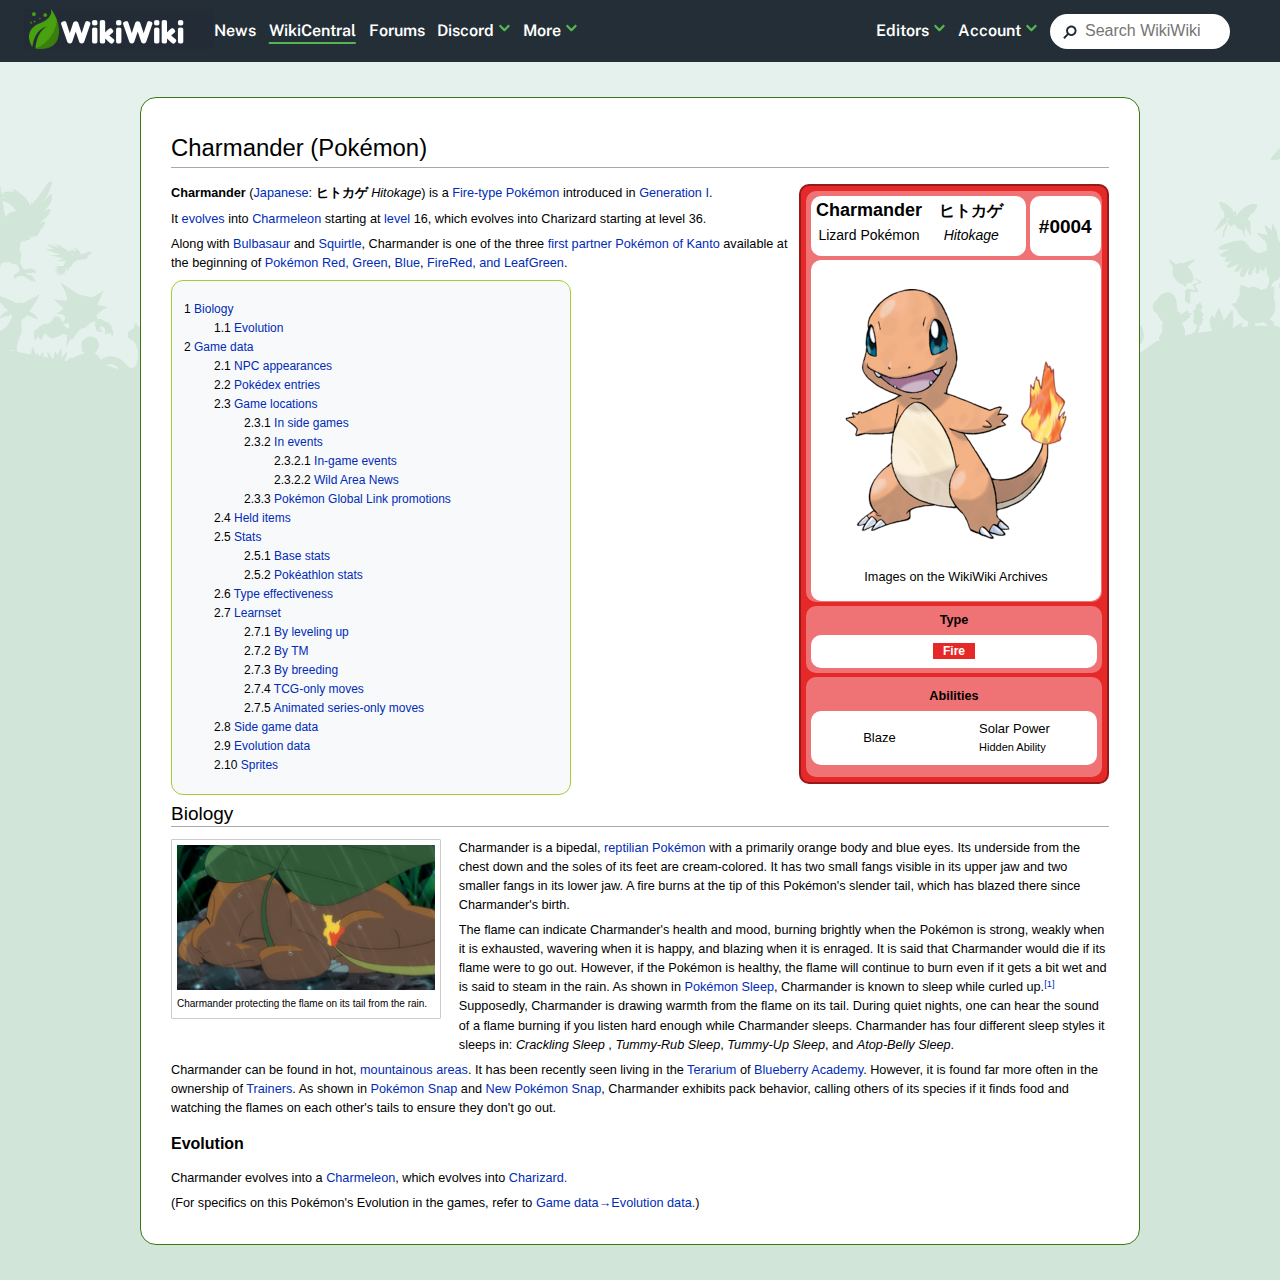
==== commit e7246a92: "Small improvements to CSS" ====
--- a/index.html
+++ b/index.html
@@ -10,7 +10,11 @@
   <body>
     <nav class="nav">
       <div class="nav__left-side">
-        <img class="nav__logo" src="images/logo.png" alt="WikiWiki's logo." />
+        <picture class="nav__logo">
+          <source srcset="images/logo.png" media="(min-width: 640px)" />
+          <img src="images/small-logo.png" alt="Responsive Image" />
+        </picture>
+
         <a class="nav__link nav__link--large-screen" href="#">News</a>
         <a
           class="nav__link nav__link--large-screen nav__link--decorated"
--- a/css/main.css
+++ b/css/main.css
@@ -1,6 +1,8 @@
+/* Global Imports */
 @import url(normalize.css);
 @import url("https://fonts.googleapis.com/css2?family=Public+Sans:ital,wght@0,100..900;1,100..900&display=swap");
 
+/* Variables */
 :root {
 	--11px: .7rem;
 	--12px: .7937rem;
@@ -8,20 +10,22 @@
 	--19px: 1.1875rem;
 	--24px: 1.4937rem;
 	--main-font: sans-serif;
-}
-
+	--color-white: #fff;
+	--color-black: #000;
+}
+
+/* General Styles */
 body {
 	width: 100%;
 	height: 100%;
-	background: #d1e5d9 url(../images/background.png);
-	background-repeat: no-repeat;
-	background-position: center 1.25rem, 0 0;
-	background-size: 140rem, auto;
+	background: #d1e5d9 url("../images/background.png") no-repeat center 1.25rem;
+	background-size: 140rem auto;
+	font-family: var(--main-font);
 }
 
 .central-wrapper {
 	line-height: 1.1875rem;
-	background-color: #fff;
+	background-color: var(--color-white);
 	border: .0625rem solid #3e7614;
 	border-radius: 1rem;
 	padding: 1.5rem 1.875rem;
@@ -29,6 +33,7 @@
 	width: clamp(calc(22.5rem - 2rem), calc(100% - 1rem), 62.5rem);
 }
 
+/* Navigation */
 .nav {
 	height: 3.875rem;
 	background-color: #232e36;
@@ -59,7 +64,7 @@
 	font-size: clamp(.875rem, 2vw, 1rem);
 	margin-right: clamp(.5vw, 1rem, 1vw);
 	font-weight: 600;
-	color: #fff;
+	color: var(--color-white);
 	position: relative;
 }
 
@@ -114,6 +119,7 @@
 	justify-self: flex-end;
 	height: 2.1875rem;
 	width: 12.5rem;
+	width: 180px;
 }
 
 .nav__search-input::placeholder {
@@ -145,6 +151,7 @@
 	font-weight: normal;
 }
 
+/* Infobox */
 .infobox {
 	background-color: #e62829;
 	border: .125rem solid #961a1b;
@@ -213,7 +220,7 @@
 
 .infobox__cell {
 	border-radius: .625rem;
-	background-color: #fff;
+	background-color: var(--color-white);
 	font-size: .75rem;
 }
 
@@ -244,6 +251,7 @@
 
 .infobox__cell-2 {
 	font-size: 1.4375rem;
+	font-size: 19px;
 	display: flex;
 	justify-content: center;
 	align-items: center;
@@ -265,31 +273,31 @@
 	}
 
 	a {
-		color: #000;
+		color: var(--color-black);
 	}
 }
 
 .infobox__cell-4 {
 	text-align: center;
-	padding: .3125rem;
+	padding: .4375rem;
 
 	span {
 		background-color: rgb(230, 40, 41);
 		padding: .0625rem .625rem;
-		color: #ffffff;
+		color: var(--color-white);
 		font-weight: 700;
 	}
 }
 
 .infobox__cell-5 {
-	background-color: #fff;
+	background-color: var(--color-white);
 	display: grid;
 	grid-template-columns: 2;
 	grid-template-rows: 2;
 	grid-auto-flow: column;
 	justify-content: space-around;
 	align-items: center;
-	padding: 3px;
+	padding: .5rem;
 	font-size: 13px;
 
 	div:nth-of-type(1) {
@@ -302,6 +310,7 @@
 	}
 }
 
+/* Table of Contents */
 .toc {
 	background-color: #f8f9fa;
 	font-size: .75rem;
@@ -320,9 +329,11 @@
 	}
 
 	.toc__number {
-		color: #000;
-	}
-}
+		color: var(--color-black);
+	}
+}
+
+/* Main */
 
 .main__section-header {
 	font-family: var(--main-font);
@@ -339,10 +350,12 @@
 	font-weight: 700;
 }
 
+/* Tags */
+
 p {
 	font-family: var(--main-font);
 	font-size: var(--12px);
-	color: #000;
+	color: var(--color-black);
 	line-height: 1.1906rem;
 	margin: .3175rem 0 .3969rem;
 }
@@ -365,11 +378,13 @@
 	color: #faa700;
 }
 
+/* Figures */
 .figure {
 	border: .0625rem solid #ccc;
 	padding: .3125rem;
 	display: inline-block;
 	width: 16.875rem;
+	margin: 0 auto;
 
 	.figure__image {
 		width: 100%;
@@ -382,12 +397,7 @@
 	}
 }
 
-.figure--left {
-	margin: 0 1.113rem 1.0319rem 0;
-	float: left;
-	border-radius: .0625rem;
-}
-
+/* Media Queries */
 @media (min-width: 70rem) {
 	.infobox {
 		max-width: 19.375rem;
@@ -415,4 +425,10 @@
 	.toc {
 		width: 55%;
 	}
-}
+
+	.figure--left {
+		margin: 0 1.113rem 1.0319rem 0;
+		float: left;
+		border-radius: .0625rem;
+	}
+}
